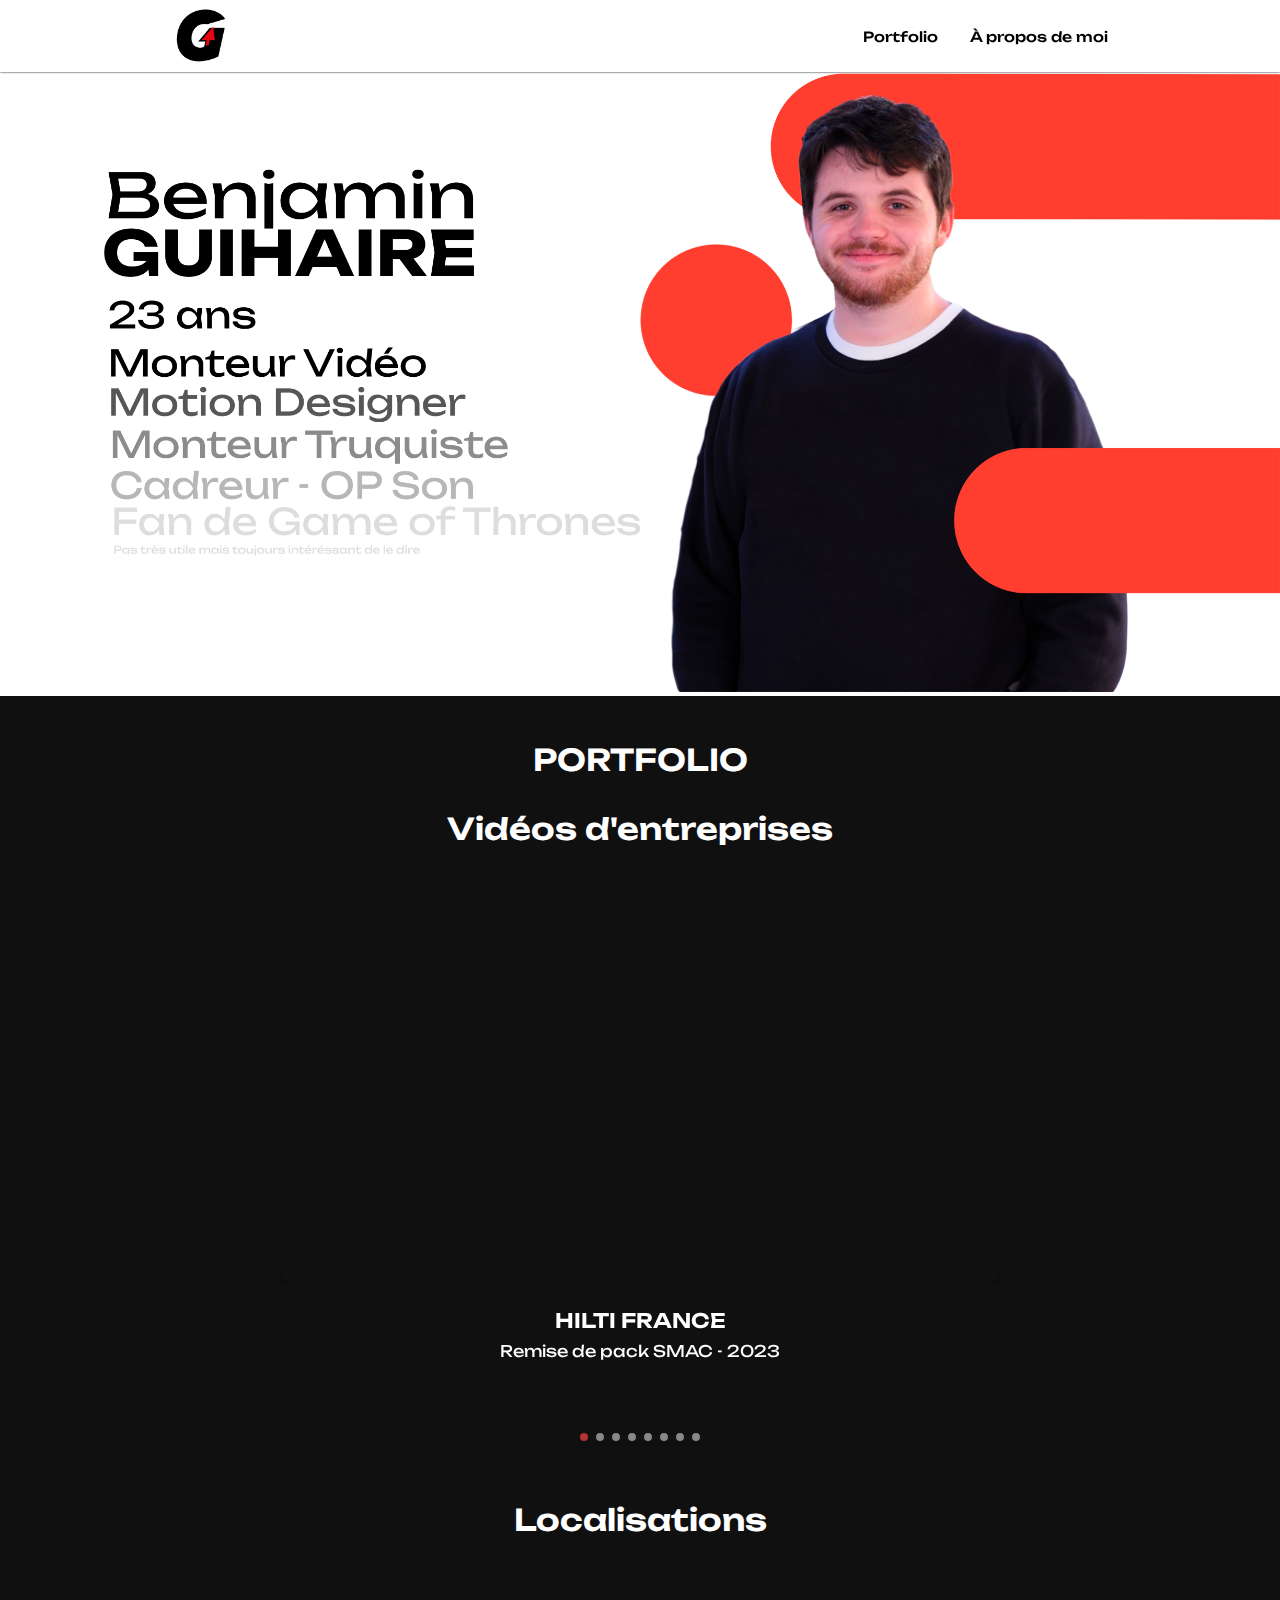
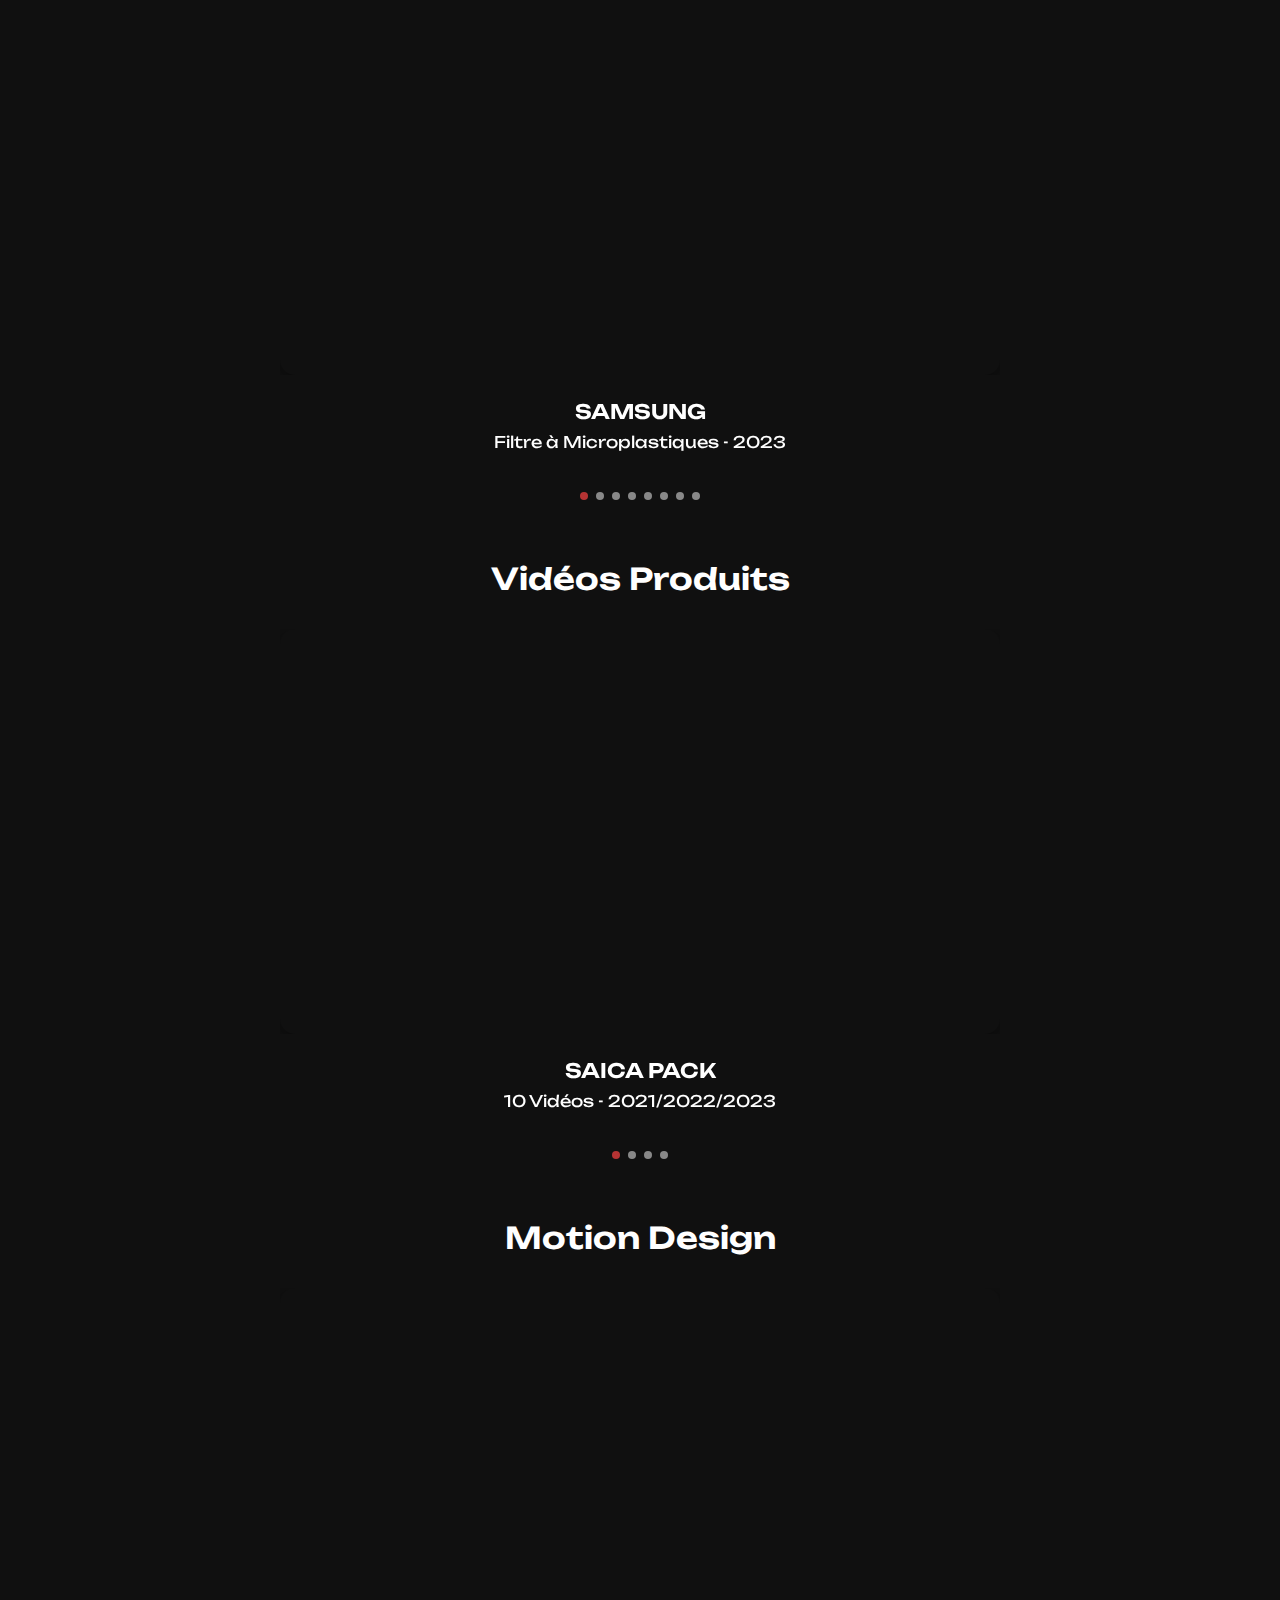
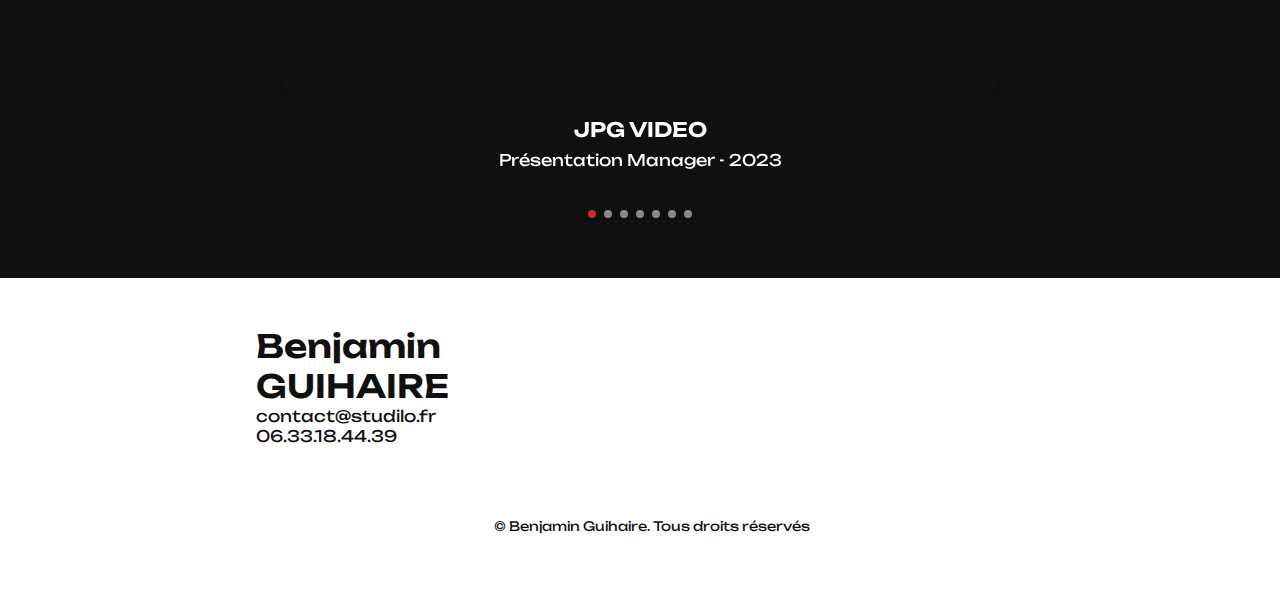
==== index.html @ a354f2b4 "Update index.html" ====
<!DOCTYPE html>
    <html lang="en">
    <head>
        <meta charset="UTF-8">
        <meta name="viewport" content="width=device-width, initial-scale=1.0">
        
        <link rel="preconnect" href="https://fonts.googleapis.com">
        <link rel="preconnect" href="https://fonts.gstatic.com" crossorigin>
        <link href="https://fonts.googleapis.com/css2?family=Unbounded&display=swap" rel="stylesheet">

        <!--==================== UNICONS ====================-->
        <link rel="stylesheet" href="https://unicons.iconscout.com/release/v4.0.0/css/line.css">
        <link rel="shortcut icon" href="assets/img/G%20png.png">
        <!--==================== SWIPER CSS ====================-->
        <link rel="stylesheet" href="assets/css/swiper-bundle.min.css">
        
        <!--==================== CSS ====================-->
        <link rel="stylesheet" href="assets/css/styles.css">

        <title>Benjamin GUIHAIRE</title>
        <meta name="google-site-verification" content="3dPWBVXXJcihl1GOWgWyVdkWzrX-aEIt9jBqLULR-B0" />
    </head>
    <body>
        <!--==================== HEADER ====================-->
        <header class="header" id="header">
            <nav class="nav container">
                
                <a href="#" class="nav__logo"><img src="assets/img/G%20noir.png" alt="logo" width=15% height=15%></a>

                <div class="nav__menu" id="nav-menu">
                    <ul class="nav__list grid">
                    <li class="nav__item">
                        <a href="#portfolio" class="nav__link">
                            <i class="uil uil-file-alt nav__icon"></i> Portfolio
                        </a>
                    </li> 
                    <li class="nav__item">
                        <a href="Apropos.html" class="nav__link">
                            <i class="uil uil-flask nav__icon"></i> À propos de moi
                        </a>
                    </li>       
                    </ul>
                    <i class="uil uil-times nav__close" id="nav-close"></i>
                </div>

                <div class="nav__btns">
                    <div class="nav__toggle" id="nav-toggle">
                        <i class="uil uil-apps"></i>
                    </div>
                </div>
            </nav>
        </header>

        <!--==================== MAIN ====================-->
        <main class="main"> 
            <!--==================== HOME ====================-->
            
            <section class="home section" id="home">
               
                    <img src="assets/img/ACCUEIL.png"/>  
                
            </section>

     
            <!--==================== PORTFOLIO ====================-->
            <section style="background-color:rgb(16,16,16);">
            <section class="portfolio section" id="portfolio" >
                <span class="section__title"><p>&emsp;</p></span>
                <h2 class="section__title">PORTFOLIO </h2>
                
                <h3 class="section__title">Vidéos d'entreprises </h3>

                <div class="portfolio__container container swiper-container">
                    <div class="swiper-wrapper">
                        
                    <!--=============== PORTFOLIO 1=============-->
                        <div class="portfolio__content grid swiper-slide">
                            <div class="resp-container">
                            <iframe width="400" height="225" class="resp-iframe" src="https://www.youtube.com/embed/gcUVtGpxhLI?si=zbSX0H4rIV7nXZxx" title="YouTube video player" frameborder="0" allow="accelerometer; autoplay; clipboard-write; encrypted-media; gyroscope; picture-in-picture; web-share" allowfullscreen></iframe>
                            </div>
                            
                            <div class="portfolio__data">
                                <h4 class="portfolio__title"> HILTI FRANCE</h4>
                                <p class="portfolio__description">Remise de pack SMAC - 2023</p>
                            </div> 
                        </div>
                        
                        
                     <!--=============== PORTFOLIO 2=============-->
                        <div class="portfolio__content grid swiper-slide">
                            <div class="resp-container">
                            <iframe width="400" height="225" class="resp-iframe" src="https://www.youtube.com/embed/X-sY4CMfxRc?si=AiWTDlo_2-yhDzNL" title="YouTube video player" frameborder="0" allow="accelerometer; autoplay; clipboard-write; encrypted-media; gyroscope; picture-in-picture; web-share" allowfullscreen></iframe>
                            </div>
                            
                            <div class="portfolio__data">
                                <h4 class="portfolio__title"> WATTELEZ </h4>
                                <p class="portfolio__description"> Vidéo Institutionnel - 2023</p>
                                
                            </div> 
                        </div> 
                        
                        <!--============ PORTFOLIO 3=============-->
                        <div class="portfolio__content grid swiper-slide">
                            <div class="resp-container">
                            <iframe width="400" height="225" class="resp-iframe" src="https://www.youtube.com/embed/Q_rVD_pKRM4?si=943n0vXYXytcVgl4" title="YouTube video player" frameborder="0" allow="accelerometer; autoplay; clipboard-write; encrypted-media; gyroscope; picture-in-picture; web-share" allowfullscreen></iframe>
                            </div>
                            
                            <div class="portfolio__data">
                                <h4 class="portfolio__title"> SOPARCO</h4>
                                <p class="portfolio__description">Présentation de l'entreprise - 2023</p>
                            </div> 
                        </div>
                        
                        <!--============ PORTFOLIO 4=============-->
                        <div class="portfolio__content grid swiper-slide">
                            <div class="resp-container">
                            <iframe width="400" height="225" class="resp-iframe" src="https://www.youtube.com/embed/ykKAhfyEaek?si=tl6UVXp8VtLeB70x" title="YouTube video player" frameborder="0" allow="accelerometer; autoplay; clipboard-write; encrypted-media; gyroscope; picture-in-picture; web-share" allowfullscreen></iframe>
                            </div>
                            
                            <div class="portfolio__data">
                                <h4 class="portfolio__title"> Éditions LVA</h4>
                                <p class="portfolio__description">Coupes Auto Légende - 2023</p>
                            </div> 
                        </div>
                        
                        <!--============ PORTFOLIO 5=============-->
                        <div class="portfolio__content grid swiper-slide">
                            <div class="resp-container">
                            <iframe width="400" height="225" class="resp-iframe" src="https://www.youtube.com/embed/ZIHxkMPUS0A?si=nHCkiWNvaZKCAiCC" title="YouTube video player" frameborder="0" allow="accelerometer; autoplay; clipboard-write; encrypted-media; gyroscope; picture-in-picture; web-share" allowfullscreen></iframe>
                            </div>
                            
                            <div class="portfolio__data"> 
                                <h4 class="portfolio__title"> Éditions LVA</h4>
                                <p class="portfolio__description">Salon Moto Légende - 2022</p>
                            </div> 
                        </div>
                     
                        
                        <!--=============== PORTFOLIO 6=============-->
                        <div class="portfolio__content grid swiper-slide">
                            <div class="resp-container">
                            <iframe width="400" height="225" class="resp-iframe" src="https://www.youtube.com/embed/p0nnDbRXU_M?si=XQ4_AAt9Qs-FuTjr" title="YouTube video player" frameborder="0" allow="accelerometer; autoplay; clipboard-write; encrypted-media; gyroscope; picture-in-picture; web-share" allowfullscreen></iframe>
                            </div>
                            
                            <div class="portfolio__data">
                                <h4 class="portfolio__title"> SAPINS BOUL</h4>
                                <p class="portfolio__description"> Vidéo Remerciement pour les employés</p>
                                <p class="portfolio__description"> 2022</p>
                            </div> 
                        </div>
                        
                        <!--=============== PORTFOLIO 7=============-->
                        <div class="portfolio__content grid swiper-slide">
                            <div class="resp-container">
                                <iframe width="400" height="225" class="resp-iframe" src="https://www.youtube.com/embed/videoseries?si=BQyeOEPTuc_qMRvK&amp;list=PLLbqs6IGk0U0EIqb2EvzuWq7rxvWGmC2w" title="YouTube video player" frameborder="0" allow="accelerometer; autoplay; clipboard-write; encrypted-media; gyroscope; picture-in-picture; web-share" allowfullscreen></iframe>
                            </div>
                            
                            <div class="portfolio__data">
                                <h4 class="portfolio__title"> ROTO </h4>
                                <p class="portfolio__description"> Pose fenêtre - 3 vidéos - 2022 </p>
                            </div> 
                        </div>
                    
                       <!--=============== PORTFOLIO 8=============-->
                        <div class="portfolio__content grid swiper-slide">
                            <div class="resp-container">
                            <iframe width="400" height="225" class="resp-iframe" src="https://www.youtube.com/embed/BODN6wUu8mY?si=9ExmL5Fu6LkWN1Q7" title="YouTube video player" frameborder="0" allow="accelerometer; autoplay; clipboard-write; encrypted-media; gyroscope; picture-in-picture; web-share" allowfullscreen></iframe>
                            </div>
                            
                            <div class="portfolio__data">
                                <h4 class="portfolio__title"> EDC Transmouss</h4>
                                <p class="portfolio__description">Vidéo d'entreprise - 2021</p>
                            </div> 
                        </div>
                    </div>
                        
                    
                     <!-- Add Arrows -->
                    <div class="swiper-button-next">
                        <i class="uil uil-angle-right-b swiper-portfolio-icon"></i>
                    </div>
                    <div class="swiper-button-prev">
                        <i class="uil uil-angle-left-b swiper-portfolio-icon"></i>
                    </div>  
                    
                    <!-- Add Pagination -->
                    <div class="swiper-pagination"></div>
                </div>
                
            </section>
            
        
            
            <section class="portfolio section" id="portfolio">

                <h3 class="section__title">Localisations </h3>

                <div class="portfolio__container container swiper-container">
                    <div class="swiper-wrapper">
                    <!--=============== PORTFOLIO 1=============-->
                        <div class="portfolio__content grid swiper-slide">
                            <div class="resp-container">
                            <iframe width="400" height="225" class="resp-iframe" src="https://www.youtube.com/embed/HQZOE_kgKxk?si=wjTMGL33WfHcStz1" title="YouTube video player" frameborder="0" allow="accelerometer; autoplay; clipboard-write; encrypted-media; gyroscope; picture-in-picture; web-share" allowfullscreen></iframe>
                            </div>
                            
                            <div class="portfolio__data">
                                <h4 class="portfolio__title"> SAMSUNG</h4>
                                <p class="portfolio__description">Filtre à Microplastiques - 2023</p>
                            </div> 
                        </div>
                        
                    <!--=============== PORTFOLIO 2=============-->
                        <div class="portfolio__content grid swiper-slide">
                            <div class="resp-container">
                            <iframe width="400" height="225" class="resp-iframe" src="https://www.youtube-nocookie.com/embed/2-gxIAKQpX4?si=r0jN9UNd_pTJhF0e&amp;controls=0" title="YouTube video player" frameborder="0" allow="accelerometer; autoplay; clipboard-write; encrypted-media; gyroscope; picture-in-picture; web-share" allowfullscreen></iframe>
                            </div>
                            
                            <div class="portfolio__data">
                                <h4 class="portfolio__title"> SAMSUNG</h4>
                                <p class="portfolio__description">Cycle AI WashBeSpoke - 2023</p>
                            </div> 
                        </div>
                        
                    <!--=============== PORTFOLIO 3=============-->
                        <div class="portfolio__content grid swiper-slide">
                            <div class="resp-container">
                            <iframe width="400" height="225" class="resp-iframe" src="https://www.youtube.com/embed/h8KJozbaDts?si=ryQlL3HzNGfsR9m5" title="YouTube video player" frameborder="0" allow="accelerometer; autoplay; clipboard-write; encrypted-media; gyroscope; picture-in-picture; web-share" allowfullscreen></iframe>
                            </div>
                            
                            <div class="portfolio__data">
                                <h4 class="portfolio__title"> SAMSUNG</h4>
                                <p class="portfolio__description">Présentation AirDresser - 2022</p>
                            </div> 
                        </div>
                        
                     <!--=============== PORTFOLIO 4=============-->
                        <div class="portfolio__content grid swiper-slide">
                            <div class="resp-container">
                            <iframe width="400" height="225" class="resp-iframe" src="https://www.youtube.com/embed/HlR5LV5YWyo?si=DLlyoT054qSZyQ4x" title="YouTube video player" frameborder="0" allow="accelerometer; autoplay; clipboard-write; encrypted-media; gyroscope; picture-in-picture; web-share" allowfullscreen></iframe>
                            </div>
                            
                            <div class="portfolio__data">
                                <h4 class="portfolio__title"> SAMSUNG</h4>
                                <p class="portfolio__description">Armoire AirDresser - 2022</p>
                            </div> 
                        </div>
                        
                    <!--=============== PORTFOLIO 5=============-->
                        <div class="portfolio__content grid swiper-slide">
                            <div class="resp-container">
                            <iframe width="400" height="225" class="resp-iframe" src="https://www.youtube.com/embed/Tt5zwDcd92Y?si=iuw-l9B-B5-xktmQ" title="YouTube video player" frameborder="0" allow="accelerometer; autoplay; clipboard-write; encrypted-media; gyroscope; picture-in-picture; web-share" allowfullscreen></iframe>
                            </div>
                            
                            <div class="portfolio__data">
                                <h4 class="portfolio__title"> SAMSUNG</h4>
                                <p class="portfolio__description">Réfrigérateur RF7000 - 2022</p>  
                            </div> 
                        </div>    
                    <!--=============== PORTFOLIO 6=============-->
                        <div class="portfolio__content grid swiper-slide">
                            <div class="resp-container">
                            <iframe width="400" height="225" class="resp-iframe" src="https://www.youtube.com/embed/YAIcLego9pw?si=0PphDRdfVfELXeqt" title="YouTube video player" frameborder="0" allow="accelerometer; autoplay; clipboard-write; encrypted-media; gyroscope; picture-in-picture; web-share" allowfullscreen></iframe>
                            </div>
                            
                            <div class="portfolio__data">
                                <h4 class="portfolio__title"> SAMSUNG</h4>
                                <p class="portfolio__description">Four Encastrable BeSpoke Série 6 - 2022</p>
  
                            </div> 
                        </div>
                        
                
                        
                    <!--=============== PORTFOLIO 7=============-->
                         <div class="portfolio__content grid swiper-slide">
                            <div class="resp-container">
                            <iframe width="400" height="225" class="resp-iframe" src="https://www.youtube.com/embed/0X9navw9GxA?si=wc0GxUS0zEZ36jam" title="YouTube video player" frameborder="0" allow="accelerometer; autoplay; clipboard-write; encrypted-media; gyroscope; picture-in-picture; web-share" allowfullscreen></iframe>
                             </div>
                             
                            <div class="portfolio__data">
                                <h4 class="portfolio__title"> SAMSUNG</h4>
                                <p class="portfolio__description">Processeur QLED 8K - 2021</p>              
                            </div> 
                        </div>
                    <!--=============== PORTFOLIO 8=============-->
                        <div class="portfolio__content grid swiper-slide">
                            <div class="resp-container">
                            <iframe width="400" height="225" class="resp-iframe" src="https://www.youtube.com/embed/CcoIHCtErDM?si=gtA-tIhRRhjQsWQm" title="YouTube video player" frameborder="0" allow="accelerometer; autoplay; clipboard-write; encrypted-media; gyroscope; picture-in-picture; web-share" allowfullscreen></iframe>
                            </div>
                            
                            <div class="portfolio__data">
                                <h4 class="portfolio__title"> SAMSUNG</h4>
                                <p class="portfolio__description">Processeur QLED 4K - 2021</p>
                            </div> 
                        </div>
                    </div>
                                            
                     <!-- Add Arrows -->
                    <div class="swiper-button-next">
                        <i class="uil uil-angle-right-b swiper-portfolio-icon"></i>
                    </div>
                    <div class="swiper-button-prev">
                        <i class="uil uil-angle-left-b swiper-portfolio-icon"></i>
                    </div>  
                    
                    <!-- Add Pagination -->
                    <div class="swiper-pagination"></div>
                </div>
                
            </section>
            
            <section class="portfolio section" id="portfolio2">
                <h3 class="section__title">Vidéos Produits </h3>

                <div class="portfolio__container container swiper-container">
                    <div class="swiper-wrapper">
                    <!--=============== PORTFOLIO 1=============-->
                        <div class="portfolio__content grid swiper-slide">
                            <div class="resp-container">
                            <iframe width="400" height="225" class="resp-iframe" src="https://www.youtube.com/embed/videoseries?si=OvrkxlzeBkF6CbKk&amp;list=PLLbqs6IGk0U3PsFoRTwsV_s5h1deQyDrU" title="YouTube video player" frameborder="0" allow="accelerometer; autoplay; clipboard-write; encrypted-media; gyroscope; picture-in-picture; web-share" allowfullscreen></iframe>
                            </div>
                            
                            <div class="portfolio__data"> 
                                <h4 class="portfolio__title"> SAICA PACK</h4>
                                <p class="portfolio__description">10 Vidéos - 2021/2022/2023</p>       
                            </div> 
                        </div>
                        
                    <!--=============== PORTFOLIO 2=============-->
                        <div class="portfolio__content grid swiper-slide">
                            <div class="resp-container">
                            <iframe width="400" height="225" class="resp-iframe" src="https://www.youtube.com/embed/videoseries?si=YwRLhdEzjhasz51B&amp;list=PLLbqs6IGk0U0BflliqR62VzX9Bee3LOaa"  title="YouTube video player" frameborder="0" allow="accelerometer; autoplay; clipboard-write; encrypted-media; gyroscope; picture-in-picture; web-share" allowfullscreen></iframe>
                            </div>
                            
                            <div class="portfolio__data">
                                <h4 class="portfolio__title"> ZALKIN</h4>
                                <p class="portfolio__description"> 4 Vidéos - 2021/2022/2023</p>                
                            </div> 
                        </div>
                        
                     <!--=============== PORTFOLIO 3=============-->
                        <div class="portfolio__content grid swiper-slide">
                            <div class="resp-container">
                            <iframe width="400" height="225" class="resp-iframe" src="https://www.youtube.com/embed/videoseries?si=enGM83StkCWxRguY&amp;list=PLLbqs6IGk0U0q3RoN9DyJeyfH1kHzvXTZ" title="YouTube video player" frameborder="0" allow="accelerometer; autoplay; clipboard-write; encrypted-media; gyroscope; picture-in-picture; web-share" allowfullscreen></iframe>   
                            </div>
                            
                            <div class="portfolio__data">     
                                <h4 class="portfolio__title"> PKB</h4>
                                <p class="portfolio__description">3 Vidéos - 2022/2023</p>     
                            </div> 
                        </div>
                        
                        <!--============ PORTFOLIO 4=============-->
                        <div class="portfolio__content grid swiper-slide">
                            <div class="resp-container">
                            <iframe width="400" height="225" class="resp-iframe" src="https://www.youtube.com/embed/videoseries?si=9gqAFSpdn63EgMmw&amp;list=PLLbqs6IGk0U3F2D6-fCODnOJ7QPbZcfU0"  title="YouTube video player" frameborder="0" allow="accelerometer; autoplay; clipboard-write; encrypted-media; gyroscope; picture-in-picture; web-share" allowfullscreen></iframe>
                            </div>
                            
                            <div class="portfolio__data">
                                <h4 class="portfolio__title"> PRO INOX</h4>
                                <p class="portfolio__description">2 Vidéos - 2022</p>
                            </div> 
                        </div>  
                    </div>
                                            
                     <!-- Add Arrows -->
                    <div class="swiper-button-next">
                        <i class="uil uil-angle-right-b swiper-portfolio-icon"></i>
                    </div>
                    <div class="swiper-button-prev">
                        <i class="uil uil-angle-left-b swiper-portfolio-icon"></i>
                    </div>  
                    
                    <!-- Add Pagination -->
                    <div class="swiper-pagination"></div>
                </div>
                
            </section>
            
            <section class="portfolio section" id="portfolio">   
                <h3 class="section__title">Motion Design </h3>

                <div class="portfolio__container container swiper-container">
                    <div class="swiper-wrapper">
                    <!--=============== PORTFOLIO 0=============-->
                        <div class="portfolio__content grid swiper-slide">  
                            <div class="resp-container">
                            <iframe width="400" height="225" class="resp-iframe" src="https://www.youtube.com/embed/38I1iGHVuvI?si=Z9yHzbLpftR0GaH4" title="YouTube video player" frameborder="0" allow="accelerometer; autoplay; clipboard-write; encrypted-media; gyroscope; picture-in-picture; web-share" allowfullscreen></iframe>
                            </div>
                            
                            <div class="portfolio__data">
                                <h4 class="portfolio__title"> JPG VIDEO</h4>
                                <p class="portfolio__description">Présentation Manager - 2023</p>
                            </div> 
                        </div>
                    <!--=============== PORTFOLIO 1=============-->
                        <div class="portfolio__content grid swiper-slide">
                            <div class="resp-container">
                            <iframe width="400" height="225" class="resp-iframe" src="https://www.youtube-nocookie.com/embed/Pt2nJDKGqnQ?si=dRtIuHI0wbLsWfaG" title="YouTube video player" frameborder="0" allow="accelerometer; autoplay; clipboard-write; encrypted-media; gyroscope; picture-in-picture; web-share" allowfullscreen></iframe>
                            </div>
                            
                            <div class="portfolio__data">         
                                <h4 class="portfolio__title"> JPG VIDEO</h4>
                                <p class="portfolio__description">Rapport d'Alternance - 2023</p>
                            </div> 
                        </div>
                        
                    <!--=============== PORTFOLIO 2=============-->
                        <div class="portfolio__content grid swiper-slide">
                            <div class="resp-container">
                            <iframe width="400" height="225" class="resp-iframe" src="https://www.youtube.com/embed/HVqcucTf4p4?si=v1cqVnF2WaUppbW2" title="YouTube video player" frameborder="0" allow="accelerometer; autoplay; clipboard-write; encrypted-media; gyroscope; picture-in-picture; web-share" allowfullscreen></iframe>
                            </div>
                            
                            <div class="portfolio__data">           
                                <h4 class="portfolio__title"> PEAKY BLINDERS</h4>
                                <p class="portfolio__description">Générique Animé - 2023</p>
                                
                            </div> 
                        </div>    
                        
                    <!--=============== PORTFOLIO 3=============-->
                        <div class="portfolio__content grid swiper-slide">  
                            <div class="resp-container">
                            <iframe width="400" height="225" class="resp-iframe" src="https://www.youtube.com/embed/gICKNwdB9Ns?si=P2Z3kJko3bwp6TjA" title="YouTube video player" frameborder="0" allow="accelerometer; autoplay; clipboard-write; encrypted-media; gyroscope; picture-in-picture; web-share" allowfullscreen></iframe>
                            </div>
                            
                                <div class="portfolio__data">
                                <h4 class="portfolio__title"> JPG VIDEO</h4>
                                <p class="portfolio__description">Animation Logo - 2022</p>
                               
                            </div> 
                        </div>
                        
                        
                    <!--=============== PORTFOLIO 4=============-->
                        <div class="portfolio__content grid swiper-slide">
                            <div class="resp-container">
                            <iframe width="400" height="225" class="resp-iframe" src="https://www.youtube.com/embed/H1eXWiXBWVA?si=ySvujBahackjdJqA" title="YouTube video player" frameborder="0" allow="accelerometer; autoplay; clipboard-write; encrypted-media; gyroscope; picture-in-picture; web-share" allowfullscreen></iframe>
                            </div>
                            
                            <div class="portfolio__data">
                                <h4 class="portfolio__title">DAFLS Project</h4>
                                <p class="portfolio__description">Vidéo Promotionnelle Animée - 2021</p>  
                            </div> 
                        </div>
                        
                        
                     <!--=============== PORTFOLIO 5=============-->
                        <div class="portfolio__content grid swiper-slide">
                            <div class="resp-container">
                            <iframe width="400" height="225" class="resp-iframe" src="https://www.youtube.com/embed/PZQFOfd9hNs?si=4wg_P1bkNGuCgV5X" title="YouTube video player" frameborder="0" allow="accelerometer; autoplay; clipboard-write; encrypted-media; gyroscope; picture-in-picture; web-share" allowfullscreen></iframe>
                            </div>
                            
                            <div class="portfolio__data">
                                <h4 class="portfolio__title">SIDEKICK</h4>
                                <p class="portfolio__description">Animation Logo - 2020</p>
                            </div> 
                        </div> 
                        
                        <!--============ PORTFOLIO 6=============-->
                        <div class="portfolio__content grid swiper-slide">
                            <div class="resp-container">
                            <iframe width="400" height="225" class="resp-iframe" src="https://www.youtube.com/embed/htRaLCNMBVY?si=pGI4DGzTBrQbOF1L" title="YouTube video player" frameborder="0" allow="accelerometer; autoplay; clipboard-write; encrypted-media; gyroscope; picture-in-picture; web-share" allowfullscreen></iframe>
                            </div>
                            
                            <div class="portfolio__data">                  
                                <h4 class="portfolio__title"> FROSTARS</h4>
                                <p class="portfolio__description">Animation Logo - 2020</p>    
                            </div> 
                        </div>

                    </div>
                                            
                     <!-- Add Arrows -->
                    <div class="swiper-button-next">
                        <i class="uil uil-angle-right-b swiper-portfolio-icon"></i>
                    </div>
                    <div class="swiper-button-prev">
                        <i class="uil uil-angle-left-b swiper-portfolio-icon"></i>
                    </div>  
                    
                    <!-- Add Pagination -->
                    <div class="swiper-pagination"></div>
                </div>
                
            </section>
            </section>
            
            <!--==================== FOOTER ====================-->
    <section class="contact section" id="contact" style="padding-top: 0px;padding-bottom: 0px;">
        <footer class="footer">
            <div class="footer__bg">
                <div class="footer__container container grid">
                    <div>
                        <h1 class="footer__title">Benjamin GUIHAIRE</h1>
                        <span class="footer__subtitle">contact@studilo.fr</span><br>
                        <span class="footer__subtitle">06.33.18.44.39</span>
                    </div>

                    <ul class="footer__links"></ul>
                    <div class="footer__socials">
                        <a href="https://www.linkedin.com/in/benjamin-guihaire-%F0%9F%8E%AC-015bab1bb/" class="footer__social" target="_blank"><i class="uil uil-linkedin"></i></a>
                        <a href="https://www.youtube.com/channel/UCb7pRp6qqzzgI3dgCFYlT8A" class="footer__social" target="_blank"><i class="uil uil-youtube"></i></a>
                        
                    </div>
                </div>
                <p class="footer__copy">&#169; Benjamin Guihaire. Tous droits réservés </p>
            </div>
        </footer>
    </section>
</main>
        <!--==================== SCROLL TOP ====================-->
        

        <!--==================== SWIPER JS ====================-->
        <script src="assets/js/swiper-bundle.min.js"></script>

        <!--==================== MAIN JS ====================-->
        <script src="assets/js/main.js"></script>
    </body>
</html>
---- assets/css/styles.css ----
/*==================== GOOGLE FONTS ====================*/
 
@import url('https://fonts.googleapis.com/css2?family=Unbounded:wght@200..900&display=swap');


/*==================== VARIABLES CSS ====================*/
:root {
    --header-height: 3rem ;

    /*========== Colors ==========*/
    /* Change favorite color */
    --hue-color: rgb(181, 51, 51);
    /* HSL color mode */
    --first-color: rgb(181, 51, 51);
    --first-color-second:  hsl(var(--hue-color), 69%, 61%);
    --first-color-alt: rgb(250,51,51);
    --first-color-lighter: hsl(var(--hue-color), 92%, 85%);
    --title-color: hsl(var(--hue-color), 8%, 15%);
    --text-color: hsl(var(--hue-color), 8%, 45%);
    --text-color-light: hsl(var(--hue-color), 8%, 65%);
    --input-color: hsl(var(--hue-color), 70%, 96%);
    --body-color: hsl(var(--hue-color), 60%, 9%);
    --container-color: #fff;

    /*========== Font and typography ==========*/
    --body-font: 'Poppins', sans-serif;;

    /* .5rem = 8px, 1rem = 16px, 1.5rem = 24px ... */
    --big-font-size: 2rem;
    --h1-font-size: 1.5rem;
    --h2-font-size: 1.25rem;
    --h3-font-size: 1.125rem;
    --normal-font-size: .938rem;
    --small-font-size: .813rem;
    --smaller-font-size: .75rem;

    /*========== Font weight ==========*/
    --font-medium: 500;
    --font-semi-bold: 600;

    /*========== Margenes Bottom ==========*/
    /* .25rem = 4px, .5rem = 8px, .75rem = 12px ... */
    --mb-0-25: .25rem;
    --mb-0-5: .5rem;
    --mb-0-75: .75rem;
    --mb-1: 1rem;
    --mb-1-5: 1.5rem;
    --mb-2: 2rem;
    --mb-2-5: 2.5rem;
    --mb-3: 3rem;

    /*========== z index ==========*/
    --z-tooltip: 10;
    --z-fixed: 100;
    --z-modal: 1000;
}

/* Font size for large devices */
@media screen and (min-width: 968px) {
    :root {
        --big-font-size: 3rem;
        --h1-font-size: 2.25rem;
        --h2-font-size: 1.5rem;
        --h3-font-size: 1.25rem;
        --normal-font-size: 1rem;
        --small-font-size: .875rem;
        --smaller-font-size: .813rem;
    }
}

/*========== Variables Dark theme ==========*/


/*========== Button Dark/Light ==========*/


/*==================== BASE ====================*/
*{
    box-sizing: border-box;
    padding: 0;
    margin: 0;
}

html {
    scroll-behavior: smooth;
}

body {
    margin: 0 0 var(--header-height)0;
    font-family: 'Unbounded', sans-serif;;
    font-size: var (--normal-font-size);
    background-color: var(--body-color);
    color: var(--text-color);
}

h1,h2,h3,h4 {
    color: var(--title-color);
    font-weight: var(--font-semi-bold);
}

h5 {
    color: rgb(151, 51, 51, 0)
    
}

h6 {
    color: rgb(151, 51, 51, 0)
}

ul {
    list-style: none ;
}



img {
    max-width: 100%;
    height: auto;
}

/*==================== REUSABLE CSS CLASSES ====================*/
.section{
    padding: 2rem 0 4rem;
}

.section__title{
    font-size: var(--h1-font-size);
}

.section__subtitle{
    display: block;
    font-size: var(--small-font-size);
    margin-bottom: var(--mb-3);
}

.section__title,
.section__subtitle{
    text-align: center;
}
/*==================== LAYOUT ====================*/
.container{
    max-width: 768px;
    margin-left: var(--mb-1-5);
    margin-right: var(--mb-1-5);
}

.grid{
    display: grid;
    gap: 1.5rem;
}

.header {
    width: 100%;
    position: fixed;
    bottom: 0%;
    left: 0;
    z-index: var(--z-fixed);
    background-color: white;
}
/*==================== NAV ====================*/
.nav{
    max-width: 968px;
    height: var(--header-height);
    display: flex;
    justify-content: space-between;
    align-items: center;
}


.nav__logo,
.nav__toggle {
    color: var(--title-color);
    font-weight: var(--font-medium);
}

.nav__logo:hover {
    color: var(--first-color);
}

.nav__toggle{
    font-size: 1.1rem;
    cursor: pointer;
}

.nav__toggle:hover{
    color: var(--first-color);
}

@media screen and (max-width:767px){
    .nav__menu{
        position:fixed;
        bottom: -100%;
        left: 0;
        width: 100%;
        background-color: var(--body-color);
        padding: 2rem 1.5rem 4rem;
        box-shadow: 0 -1px 4px rgba(0,0,0,.15);
        border-radius: 1.5rem 1.5rem 0 0;
        transition: .3s; 
        background-color: white;
    }
}

.nav__list{
    grid-template-columns: repeat(3, 1fr);
    gap: 2rem;

}
.nav__link{
    display: flex;
    flex-direction: column;
    align-items: center;
    font-size: var(--small-font-size);
    color: var(--title-color);
    font-weight: var(--font-medium)
}

.nav__link:hover{
    color: var(--first-color);
}

.nav__icon {
    font-size: 1.2rem;
}

.nav__close{
    position: absolute;
    right: 1.3rem;
    bottom: .5rem;
    font-size: 1.5rem;
    cursor: pointer;
    color: var(--first-color);
}

.nav__close:hover{
    color:var(--first-color-alt) ;
}
/* show menu */
.show-menu{
    bottom: 0;
}

/* Active link */


/* Change background header */


/*==================== HOME ====================*/
#home{
    padding-bottom: 0;
}

#vague{
    width: 100%;
    box-shadow: 0px 7px 0px rgb(181, 51, 51);
     
}   

.home__container{
    gap: 1rem;
}

.home__content{
    grid-template-columns: .5fr 3fr;
    padding-top: 3.5rem;
    align-items: center;

}

.home__display{
    display: grid;
    grid-template-columns: max-content;
    row-gap: 1rem;
}

.home__social-icon{
    font-size: 1.25rem;
    color: var(--first-color);
}
.home__social-icon:hover{
    color: var(--first-color-alt);
}

.home__blob{
    width: 200px;
    fill: var(--first-color);
}

.home__blob-img{
  width: 350px;  
}

.home__data{
    grid-column: 1/3;
}

.home__title{
    font-size: var(--big-font-size);
}

.home__subtitle{
    font-size: var(--h3-font-size);
    color: var(--text-color);
    font-weight: var(--font-medium);
    margin-bottom: var(--mb-0-75) ;
}

.home__description{
    margin-bottom: var(--mb-2);
}

.home__scroll{
    display: none;
}

.home__scroll-button{
    color: var(--first-color);
    transition: .3s;
}

.home__scroll-button:hover{
    transform: translateY(.25rem);
}

.home__scroll-mouse{
    font-size: 2rem;
}

.home__scroll-name{
    font-size: var(--small-font-size);
    color: var(--title-color);
    font-weight: var(--font-medium);
    margin-right: var(--mb-0-25);
}

.home__scroll-arrow{
    font-size: 1.25rem;
    
}

.uil-linkedin-alt{
    border: .13rem;
    border-style: solid;
    padding: .5rem;
    padding-top: .2rem;
    padding-bottom: .2rem;
}

.uil-linkedin-alt:hover{
    background-color: rgb(181, 51, 51);
}

/*==================== BUTTONS ====================*/
.button{
    display: inline-block;
    background-color:white;
    color: rgb(181, 51, 51);
    padding: 1rem;
    border-radius: .5rem;
    font-weight: var(--font-medium);
}

.button:hover{
    background-color:rgb(181, 51, 51);
    color:white;
    animation: fadeIn 5s;
    
}

.button__icon{
    font-size: 1.25rem;
    margin-left: var(--mb-0-5);
    transition: .3s;
}

.button--flex{
    display: inline-flex;
    align-items: center;
}

.button--small{
    padding: .75rem 1rem;
}

.button--link{
    padding: 0;
    background-color: transparent;
    color: var(--first-color);
}

.button--link:hover{
    background-color: rgb(181, 51, 51);
    color: white;
}

.uil-message{
    padding-left: .5rem;
}
.home__scroll-button{
    padding-left: 2%;
} 
/*==================== ABOUT ====================*/
.about__img{
    width: 400px;
    height: auto;
    border-radius: .5rem;
    justify-self: center;
    align-self: center;
}

.about__description{
    text-align: center;
    margin-bottom: var(--mb-2-5);
}

.about__info{
    display: flex;
    justify-content: space-evenly;
    margin-bottom: var(--mb-2-5);
}

.about__info-title{
    font-size: var(--h2-font-size);
    font-weight: var(--font-semi-bold);
    color: var(--title-color);
}

.about__info-name{
    font-size: var(--small-font-size);
}

.about__info-title,
.about__info-name{
    display: block;
    text-align: center;
}

.about__buttons{
    display: flex;
    justify-content: center;
}

.about{
    color: whitesmoke;
    background-color: rgb(181, 51, 51);
}

.about__section{
    color: whitesmoke;
    background-color: rgb(181, 51, 51);
}
  
  /* ================ The Timeline ================ */
  
  .timeline {
    position: relative;
    width: 660px;
    margin: 0 auto;
    margin-top: 20px;
    padding: 1em 0;
    list-style-type: none;
  }
  
  .timeline:before {
    position: absolute;
    left: 50%;
    top: 0;
    content: ' ';
    display: block;
    width: 6px;
    height: 100%;
    margin-left: -3px;
    background: rgb(80,80,80);
    background: -moz-linear-gradient(top, rgba(80,80,80,0) 0%, rgb(80,80,80) 8%, rgb(80,80,80) 92%, rgba(80,80,80,0) 100%);
    background: -webkit-gradient(linear, left top, left bottom, color-stop(0%,rgba(30,87,153,1)), color-stop(100%,rgba(125,185,232,1)));
    background: -webkit-linear-gradient(top, rgba(80,80,80,0) 0%, rgb(80,80,80) 8%, rgb(80,80,80) 92%, rgba(80,80,80,0) 100%);
    background: -o-linear-gradient(top, rgba(80,80,80,0) 0%, rgb(80,80,80) 8%, rgb(80,80,80) 92%, rgba(80,80,80,0) 100%);
    background: -ms-linear-gradient(top, rgba(80,80,80,0) 0%, rgb(80,80,80) 8%, rgb(80,80,80) 92%, rgba(80,80,80,0) 100%);
    background: linear-gradient(to bottom, rgba(80,80,80,0) 0%, rgb(80,80,80) 8%, rgb(80,80,80) 92%, rgba(80,80,80,0) 100%);
    
    z-index: 5;
  }
  
  .timeline li {
    padding: 1em 0;
  }
  
  .timeline li:after {
    content: "";
    display: block;
    height: 0;
    clear: both;
    visibility: hidden;
  }
  
  .direction-l {
    position: relative;
    width: 300px;
    float: left;
    text-align: right;
  }
  
  .direction-r {
    position: relative;
    width: 300px;
    float: right;
  }
  
  .flag-wrapper {
    position: relative;
    display: inline-block;
    text-align: center;
  }
  
  .flag {
    position: relative;
    display: inline;
    background: rgb(248,248,248);
    padding: 6px 10px;
    border-radius: 5px;
    color: rgb(181, 51, 51);
    font-weight: 600;
    text-align: left;
  }

  .flag:hover{
      background: rgb(0, 0, 0);
      color:white;
  }
  a:link { 
      text-decoration: none; 
  } 


  
  .direction-l .flag {
    -webkit-box-shadow: -1px 1px 1px rgba(0,0,0,0.15), 0 0 1px rgba(0,0,0,0.15);
    -moz-box-shadow: -1px 1px 1px rgba(0,0,0,0.15), 0 0 1px rgba(0,0,0,0.15);
    box-shadow: -1px 1px 1px rgba(0,0,0,0.15), 0 0 1px rgba(0,0,0,0.15);
  }
  
  .direction-r .flag {
    -webkit-box-shadow: 1px 1px 1px rgba(0,0,0,0.15), 0 0 1px rgba(0,0,0,0.15);
    -moz-box-shadow: 1px 1px 1px rgba(0,0,0,0.15), 0 0 1px rgba(0,0,0,0.15);
    box-shadow: 1px 1px 1px rgba(0,0,0,0.15), 0 0 1px rgba(0,0,0,0.15);
  }
  
  .direction-l .flag:before,
  .direction-r .flag:before {
    position: absolute;
    top: 50%;
    right: -40px;
    content: ' ';
    display: block;
    width: 12px;
    height: 12px;
    margin-top: -10px;
    background: #fff;
    border-radius: 10px;
    border: 4px solid rgb(255,80,80);
    z-index: 10;
  }
  
  .direction-r .flag:before {
    left: -40px;
  }
  
  .direction-l .flag:after {
    content: "";
    position: absolute;
    left: 100%;
    top: 50%;
    height: 0;
    width: 0;
    margin-top: -8px;
    border: solid transparent;
    border-left-color: rgb(248,248,248);
    border-width: 8px;
    pointer-events: none;
  }
  
  .direction-r .flag:after {
    content: "";
    position: absolute;
    right: 100%;
    top: 50%;
    height: 0;
    width: 0;
    margin-top: -8px;
    border: solid transparent;
    border-right-color: rgb(248,248,248);
    border-width: 8px;
    pointer-events: none;
  }
  
  .time-wrapper {
    display: inline;
    
    line-height: 1em;
    font-size: 0.66666em;
    color: rgb(250,80,80);
    vertical-align: middle;
  }
  
  .direction-l .time-wrapper {
    float: left;
  }
  
  .direction-r .time-wrapper {
    float: right;
  }
  
  .time {
    display: inline-block;
    padding: 4px 1px;
    background: rgb(16, 16, 16);
    margin: .5rem;
    color: white;
  }
  
  .desc {
    margin: 1em 0.75em 0 0;
    
    font-size: .9em;
    font-style: italic;
    line-height: 1.5em;
  }
  
  .direction-r .desc {
    margin: 1em 0 0 0.75em;
  }

  #boutoncv{
    display: flex;
    justify-content: center;
    margin-top: 2rem;
  }


  
  /* ================ Timeline Media Queries ================ */
  
  @media screen and (max-width: 660px) {
  
  .timeline {
      width: 100%;
      padding: 4em 0 1em 0;
  }
  
  .timeline li {
      padding: 2em 0;
  }
  
  .direction-l,
  .direction-r {
      float: none;
      width: 100%;
  
      text-align: center;
  }
  
  .flag-wrapper {
      text-align: center;
  }
  
  .flag {
      background: rgb(255,255,255);
      z-index: 15;
  }


  .direction-l .flag:before,
  .direction-r .flag:before {
    position: absolute;
    top: -30px;
      left: 50%;
      content: ' ';
      display: block;
      width: 12px;
      height: 12px;
      margin-left: -9px;
      background: #fff;
      border-radius: 10px;
      border: 4px solid rgb(255,80,80);
      z-index: 10;
  }
  
  .direction-l .flag:after,
  .direction-r .flag:after {
      content: "";
      position: absolute;
      left: 50%;
      top: -8px;
      height: 0;
      width: 0;
      margin-left: -8px;
      border: solid transparent;
      border-bottom-color: rgb(255,255,255);
      border-width: 8px;
      pointer-events: none;
  }
  
  .time-wrapper {
      display: block;
      position: relative;
      margin: 4px 0 0 0;
      z-index: 14;
  }
  
  .direction-l .time-wrapper {
      float: none;
  }
  
  .direction-r .time-wrapper {
      float: none;
  }
  
  .desc {
      position: relative;
      margin: 1em 0 0 0;
      padding: 1em;
      background: rgb(245,245,245);
      -webkit-box-shadow: 0 0 1px rgba(0,0,0,0.20);
      -moz-box-shadow: 0 0 1px rgba(0,0,0,0.20);
      box-shadow: 0 0 1px rgba(0,0,0,0.20);
      color: black;
    z-index: 15;
  }
  
  .direction-l .desc,
  .direction-r .desc {
      position: relative;
      margin: 1em 1em 0 1em;
      padding: 1em;
      z-index: 15;
  }

  .about h2 {
      color: white;
  }
  
  }
  
  
  

/*==================== SKILLS ====================*/
.skills__container{
    row-gap: 0;
}

.skills__header{
    display: flex;
    align-items: center;
    margin-bottom: var(--mb-2-5);
    cursor: pointer;
}

.skills__icon,
.skills__arrow{
    font-size: 2rem;
    color: var(--first-color);
}

.skills__icon{
    margin-right: var(--mb-0-75);
}

.skills__title{
    font-size: var(--h3-font-size);
}

.skills__subtitle{
    font-size: var(--small-font-size);
    color: var(--text-color-light);
}

.skills__arrow{
    margin-left: auto;
    transition: .4s;
}

.skills_list{
    row-gap: 1.5rem;
    padding-left: 2.7rem;
}

.skills__titles{
    display: flex;
    justify-content: space-between;
    margin-bottom: var(--mb-0-5);
}

.skills__name{
    font-size: var(--normal-font-size);
}

.skills__bar,
.skills__percentage{
    height: 5px;
    border-radius: .25rem;
}

.skills__bar{
    background-color: var(--first-color-lighter);
}

.skills__percentage{
    display: block;
    background-color: var(--first-color);
}
/* SKILLS MONTAGE VIDEO */

        .skills__montage{
            width: 100%;
        }

        .skills__trucage{
            width: 85%;
        }

        .skills__etallo{
            width: 80%;
        }

        .skills__mixson{
            width: 75%;
        }


/* SKILLS PRODUCTION */

        .skills__real{
            width: 85%;
        }

        .skills__son{
            width: 90%;
        }

        .skills__vid{
            width: 80%;
        }

        .skills__lum{
            width: 80%;
        }


/* SKILLS MOTION DESIGN */

        .skills__ill{
            width: 90%;
        }
        
        .skills__vecto{
            width: 90%;
        }

        .skills__anim{
            width: 75%;
        }


/* SKILLS COMMUNICATION */

        .skills__redac{
            width: 95%;
        }
        
        .skills__cmtymang{
            width: 90%;
        }

        .skills__rela{
            width: 85%;
        }



.skills__close .skills__list{
    height: 0;
    overflow: hidden;
}

.skills__open .skills__list{
    height: max-content;
    margin-bottom: var(--mb-2-5);
}

.skills__open .skills__arrow{
    transform: rotate(-180deg);
}


/*==================== EXPERIENCE ====================*/
.experience__section__title{
    color:black;
    font-size: var(--h1-font-size);
    text-align: center;
}

.experience__section__{
    background-color: rgb(255, 255, 255);
}

.experience__section__2{
    background-color: rgb(255, 255, 255);
    
}

.experiences__container{
    grid-gap: 1.5em;
    grid-template-columns: repeat(2, 1fr);
}

.experiences__content{
    position: relative;
    background-color: var(--container-color);
    padding: 3.5rem .5rem 1.25rem 1.5rem;
    border-radius: .25rem;
    box-shadow: 10px 10px 10px rgba(0,0,0,.25);
    transition: .3s;
}

.experiences__content:hover{
    box-shadow: 10px 10px 10px rgba(0,0,0,.65);
}

.experiences__icon{
    display: block;
    font-size: 1.5rem;
    color: var(--first-color);
    margin-bottom: var(--mb-1);   
}

.experiences__title{
    font-size: var(--h3-font-size);
    margin-bottom: var(--mb-1);
    font-weight: var(--font-medium);   
}

.experiences__button{
    cursor: pointer;
    font-size: var(--small-font-size);
}

.experiences__button:hover .button__icon{
    transform: translateX(.25rem);
}

.experiences__modal{
    position: fixed;
    top: 0;
    left: 0;
    right: 0;
    bottom: 0;
    background-color: rgba(0,0,0,.5);
    display: flex;
    align-items: center;
    justify-content: center;
    padding: 0 1rem;
    z-index: var(--z-modal);
    opacity: 0; 
    visibility: hidden;
    transition: .3s; 
}

.experiences__modal-content{
    position: relative;
    background-color: var(--container-color);
    padding: 1.5rem;
    border-radius: .5rem;
}

.experiences__modal-experiences{
    grid-row-gap: 1rem;
}

.experiences__modal-experiences{
    display: flex;
}

.experiences__modal-title{
    font-size: var(--h3-font-size);
    font-weight: var(--font-medium);
    margin-bottom: var(--mb-1-5);
}

.experiences__modal-close{
    position: absolute;
    top: 1rem;
    right: 1rem;
    font-size: 1.5rem;
    color: var(--first-color);
    cursor: pointer;
}

.experiences__modal-icon{
    color: var(--first-color);
    margin-right: var(--mb-0-25);
}
/* Active Modal */
.active-modal{
    opacity: 1;
    visibility: visible;
}

/*==================== PORTFOLIO ====================*/
.portfolio iframe {
    justify-self: center;
    border-radius: 15px;
    box-shadow: rgba(0, 0, 0, 0.35) 0px 5px 15px;
}

.resp-container { 
  position: relative; 
  overflow: hidden; 
  padding-top: 56.25%; 
}

.resp-iframe { 
  position: absolute; 
  top: 0; 
  left: 0; 
  width: 100%; 
  height: 100%; 
  border: 0; 
}

.portfolio h2{
    font-size: 30px;
    color: white;
}

.portfolio h3{
    font-size: 30px;
    color: white;
}

.portfolio__container{
    overflow: initial;
}

.portfolio__button {
    justify-self: center;
}

.portfolio__data{
    justify-self: center;
}

.portfolio__content{
    padding: 0 1.5rem;
}

.portfolio__img{
    width: 256px;
    border-radius: .5rem;
    justify-self: center;
}

.portfolio__title{
    justify-self: center;
    font-size: var(--h3-font-size);
    margin-bottom: var(--mb-0-5);
    color: white;
}

.portfolio__description{
    margin-bottom: var(--mb-0-75);
    justify-self: center;
    color: white;
}

.portfolio__button:hover .button__icon{
    transform: translateX(.25rem);
}

.swiper-button-prev::after,
.swiper-button-next::after{
    content: '';
}

.swiper-portfolio-icon{
    font-size: 2rem;
    color: var(--first-color);
}

.swiper-button-prev{
    left: -.95rem;
}

.swiper-button-next{
    right: -.95rem;
}

.swiper-container-horizontal > .swiper-pagination-bullets{
    bottom: -2.5rem;
}

.swiper-pagination-bullet-active{
    background-color: var(--first-color);
}

.swiper-button-prev,
.swiper-button-next,
.swiper-pagination-bullet{
    outline: none;
}
/*==================== ECART ====================*/
.portfolio {
    margin-top: 0px;
}

.experiences {
    margin-top: 100px;
    background-color: rgb(181, 51, 51);
}
.home {
    margin-top: 50px;
}
/*==================== CONTACT ME ====================*/


/*==================== FOOTER ====================*/
.footer{
    color: rgb(16, 16, 16);
}

.footer a {
    color: rgb(16, 16, 16);
}

.footer a:hover{
    color: rgb(181, 51, 51);
}

.footer h1{
    color: rgb(white);
}


.footer__bg{
    background-color: rgb(255, 255, 255);
    padding: 2rem 0 3rem;
}

.footer__copy{
    padding-left: 1.5rem;
    font-size: var(--smaller-font-size);
    text-align: center;
    margin-top: var(--mb-3) ;
}

.footer__links{
    display: flex;
    flex-direction: column;
}

.footer__socials{
    font-size: 3.25rem;
    margin-right: var(--mb-1-5);
}

.footer__socials:hover{
    color: rgb(212, 73, 73);
}

/*========== SCROLL UP ==========*/


/* Show scroll */


/*========== SCROLL BAR ==========*/


/*==================== MEDIA QUERIES ====================*/
/* For small devices */
@media screen and (max-width : 350px){
    .container{
        margin-left: var(--mb-1);
        margin-right: var(--mb-1);
    }

    .nav__menu{
        padding: 2rem .25rem 4rem;
    }

    .nav__list{
        column-gap: 0;
    }

    .home__content{
        grid-template-columns: .25fr 3fr;
    }
    .home__blob{
        width: 180px;
    }

    .skills__title{
        font-size: var(--normal-font-size);
    }

    #vague{
        display: none;
        opacity: 0;
    }

}

/* For medium devices */
@media screen and (min-width: 568px){
    .home__content{
        grid-template-columns:max-content 1fr auto;
    }

    .home__data{
        grid-column: initial;
    }
    .home__img{
        order: 1;
        justify-self: center;
    }

    .about__container,
    .footer__container,
    .skills__container{
        grid-template-columns: repeat(2, 1fr);
    }

}

@media screen and (min-width:768px){
    .container{
        margin-left: auto;
        margin-right: auto;
    }

    body{
        margin: 0;
    }

    .section{
        padding: 0rem 0 6rem;
    }
    
    .section__title {
        margin-bottom: 2rem;
    }
    
    
    .section__subtitle{
        margin-bottom: 4rem;
    }

    .header{
        top: 0;
        bottom: initial;
        box-shadow: 0px 0.2px 2px black;
    }

    .header,
    .main,
    .footer__container{
        padding: 0 1rem;
    }

    .nav{
        height: calc(var(--header-height) + 1.5rem);
        column-gap: 1rem;
    }
    .nav__icon,
    .nav__close,
    .nav__toggle{
        display: none;
    }
    .nav__list{
        display: flex;
        column-gap: 2rem;
    }
    .nav__menu{
        margin-left: auto;
    }
    .change-theme{
        margin: 0;
    }

   
    .home__content{
        padding-top: 5.5rem;
        column-gap: 2rem;
    }

    .home__blob{
        width: 270px;
    }
    .home__scroll{
        display: flex;
        justify-content: center;
    }
    .home__scroll-button{
        margin-left: 3rem;
    }

    .about{
        background-color: rgb(16, 16, 16);
        padding-bottom: -30px;
        padding-top: 20PX;
    }
    .about__container{
        column-gap: 5rem;
    }
    .about__img{
        width: 350px;
    }
    .about__description{
        text-align: initial;
    }
    .about__info{
        justify-content: space-between;
    }
    .about__buttons{
        justify-content: initial;
    }

    .footer__container{
        grid-template-columns: repeat(3, 1fr);
    }
    .footer__bg{
        padding: 3rem 0 3.5rem;
    }
    .footer__links{
        flex-direction: row;
        column-gap: 2rem;
    }
    .footer__socials{
        justify-self: flex-end;
    }
    .footer__copy{
        margin-top: 4.5rem;
    }

}
/* For large devices */
@media screen and (min-width: 1024px){
    .header,
    .footer__container,
    .main{
        padding: 0;
    }

    .home__blob{
        width: 320px;
    }
    .home__social{
        transform: translateY(-6rem);
    }
}


.home__social-icon{
    font-size: 2.5rem;
}
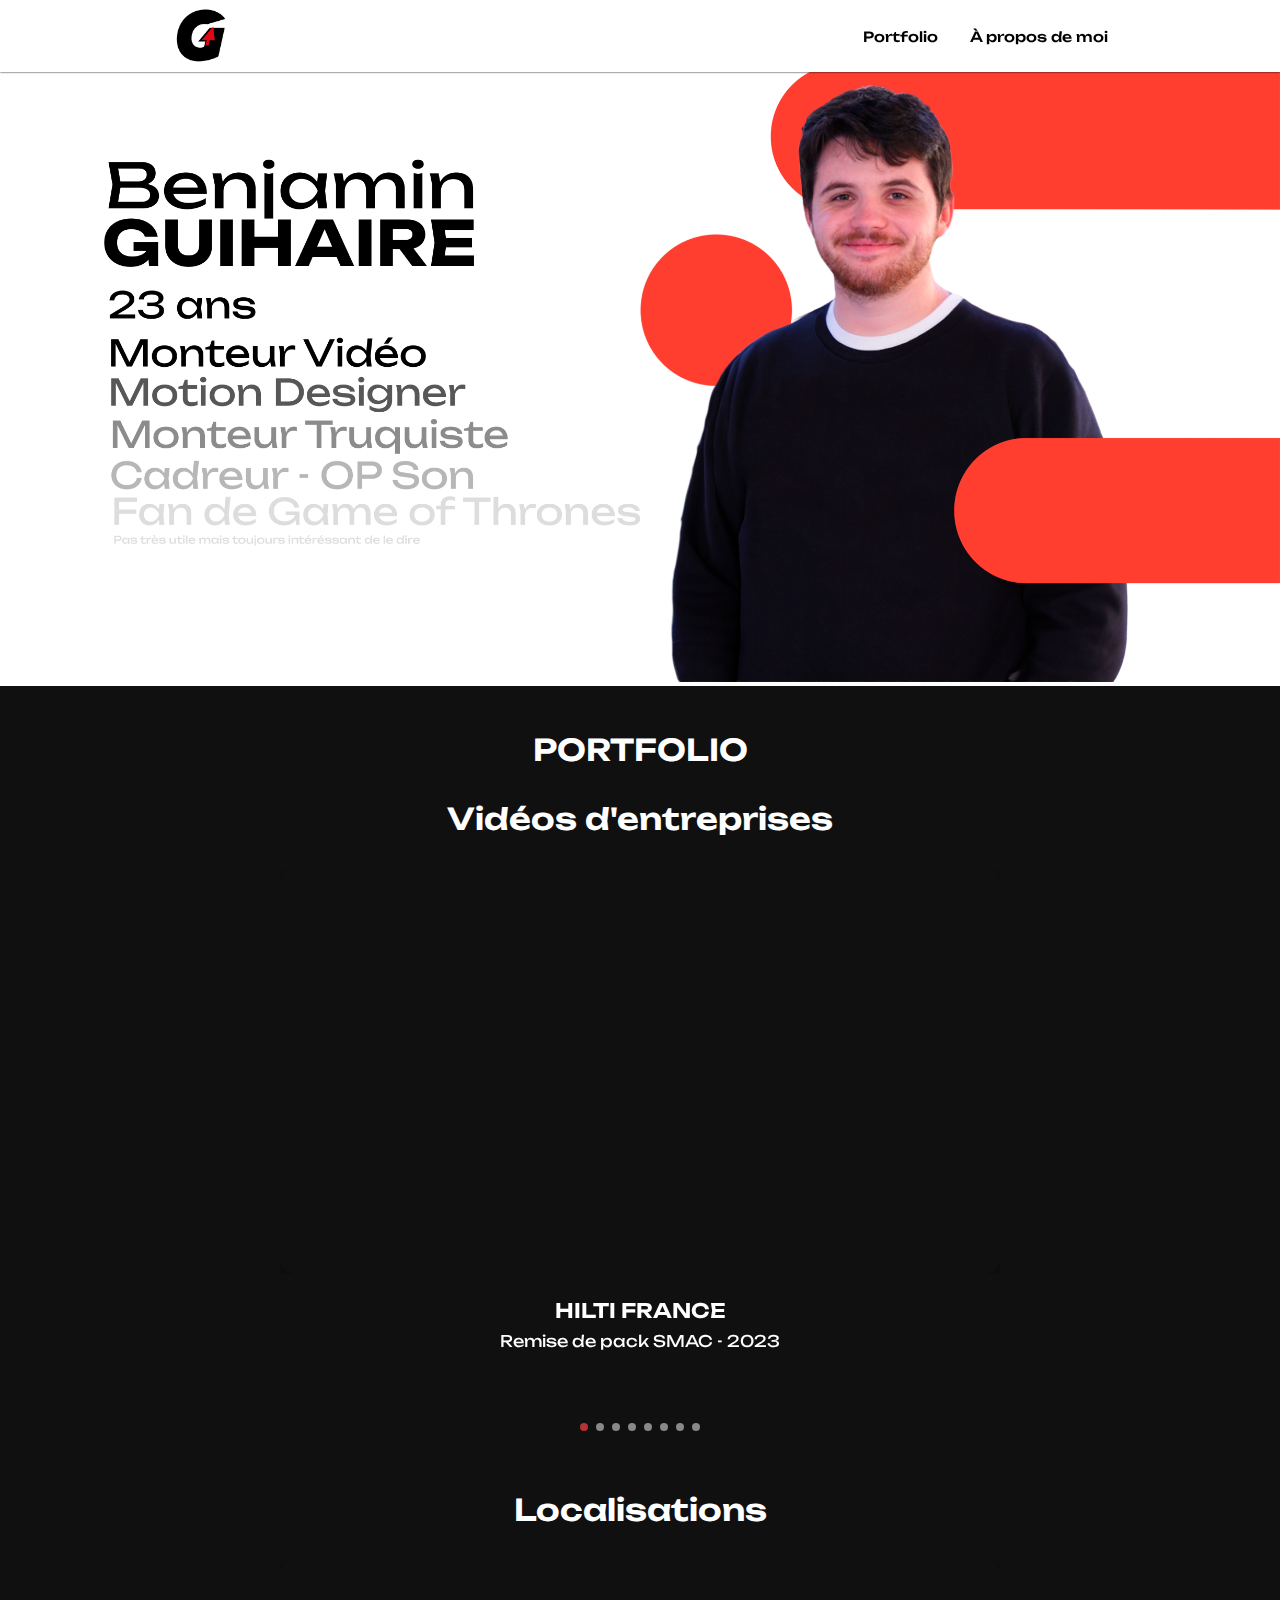
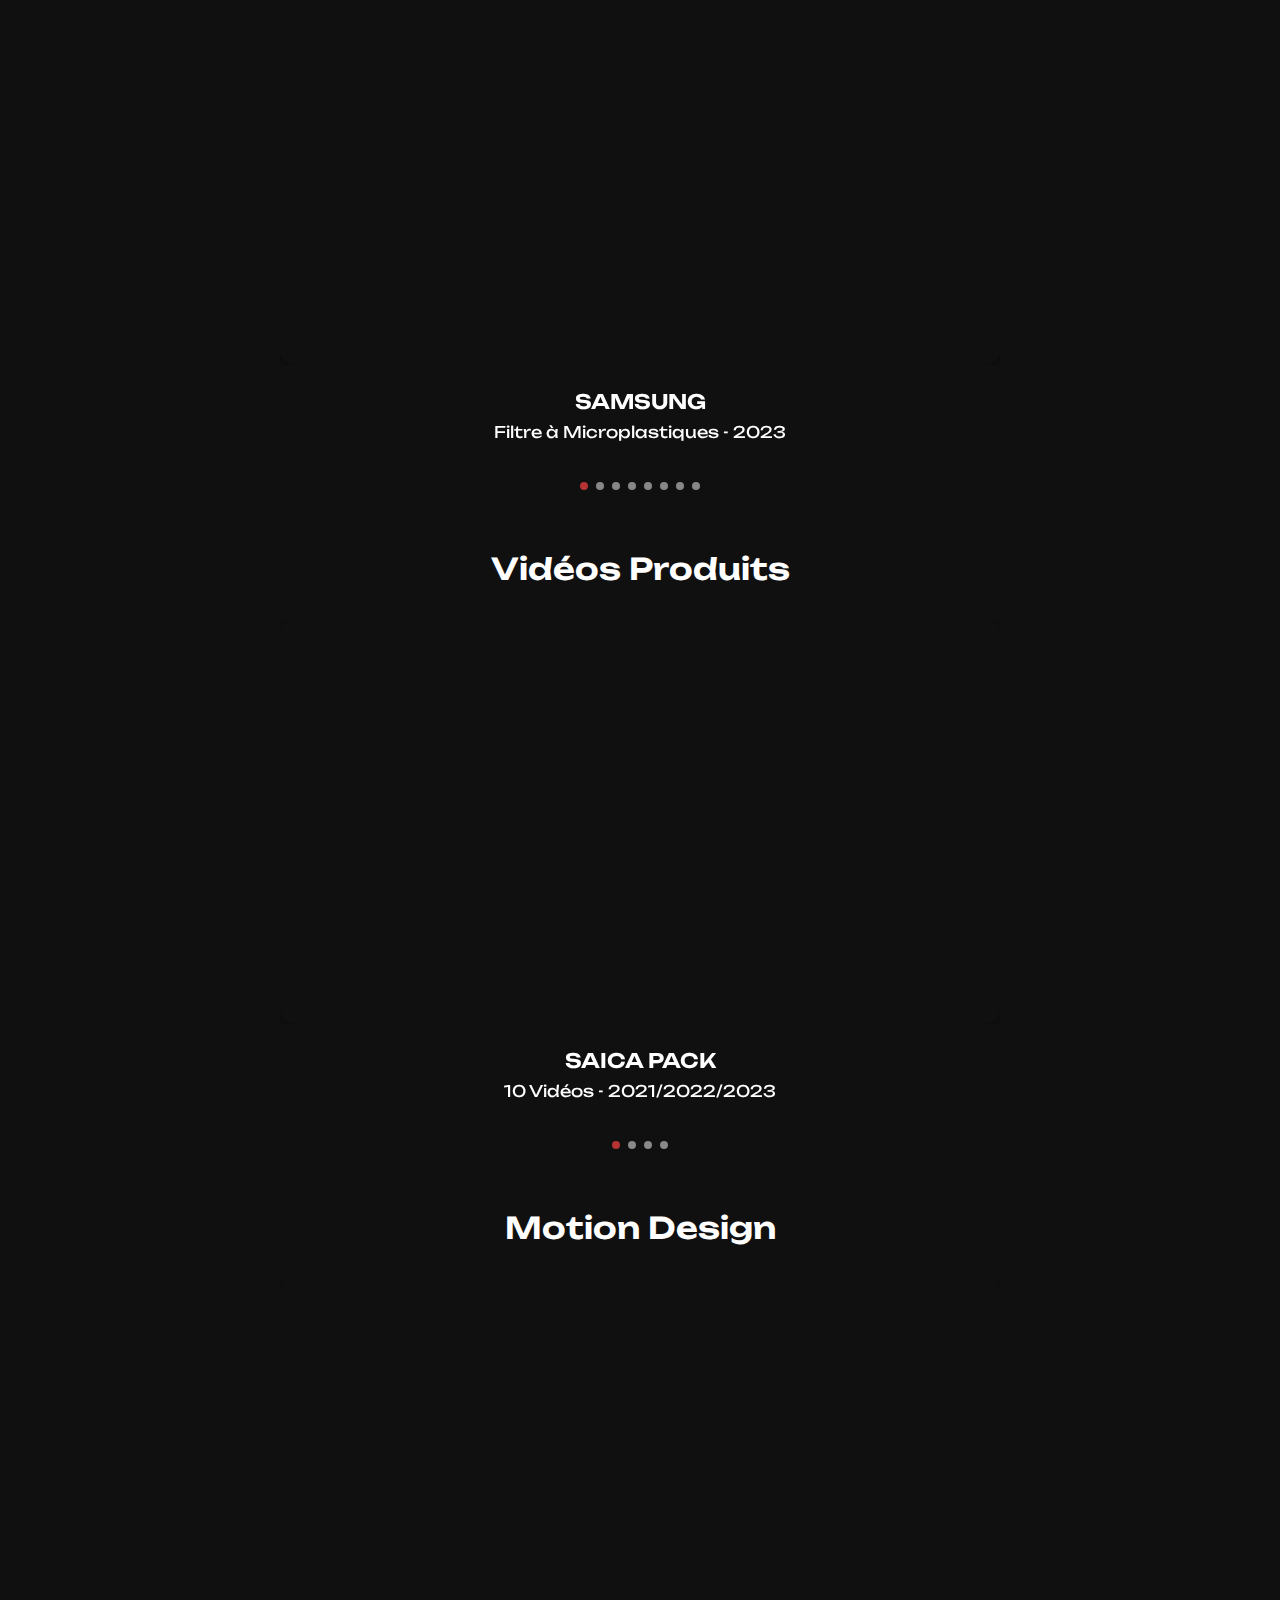
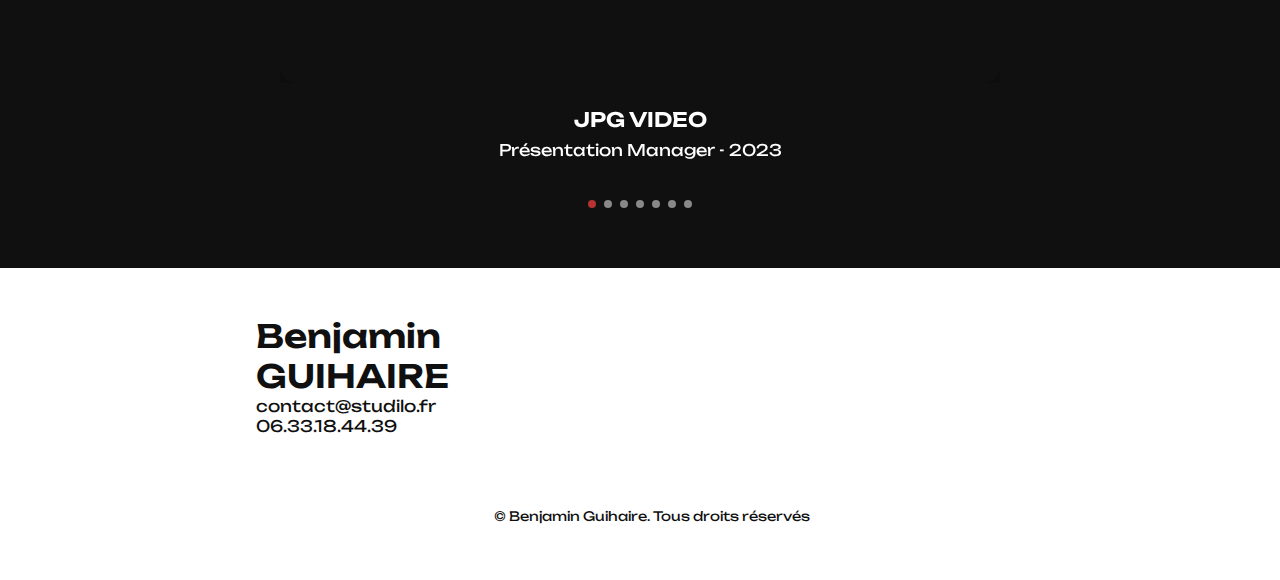
==== commit 243d5371: "Update index.html" ====
--- a/index.html
+++ b/index.html
@@ -55,7 +55,7 @@
         <main class="main"> 
             <!--==================== HOME ====================-->
             
-            <section class="home section" id="home">
+            <section class="home section" id="home" style="margin-top: 0px;padding-top: 40px;">
                
                     <img src="assets/img/ACCUEIL.png"/>  
                 
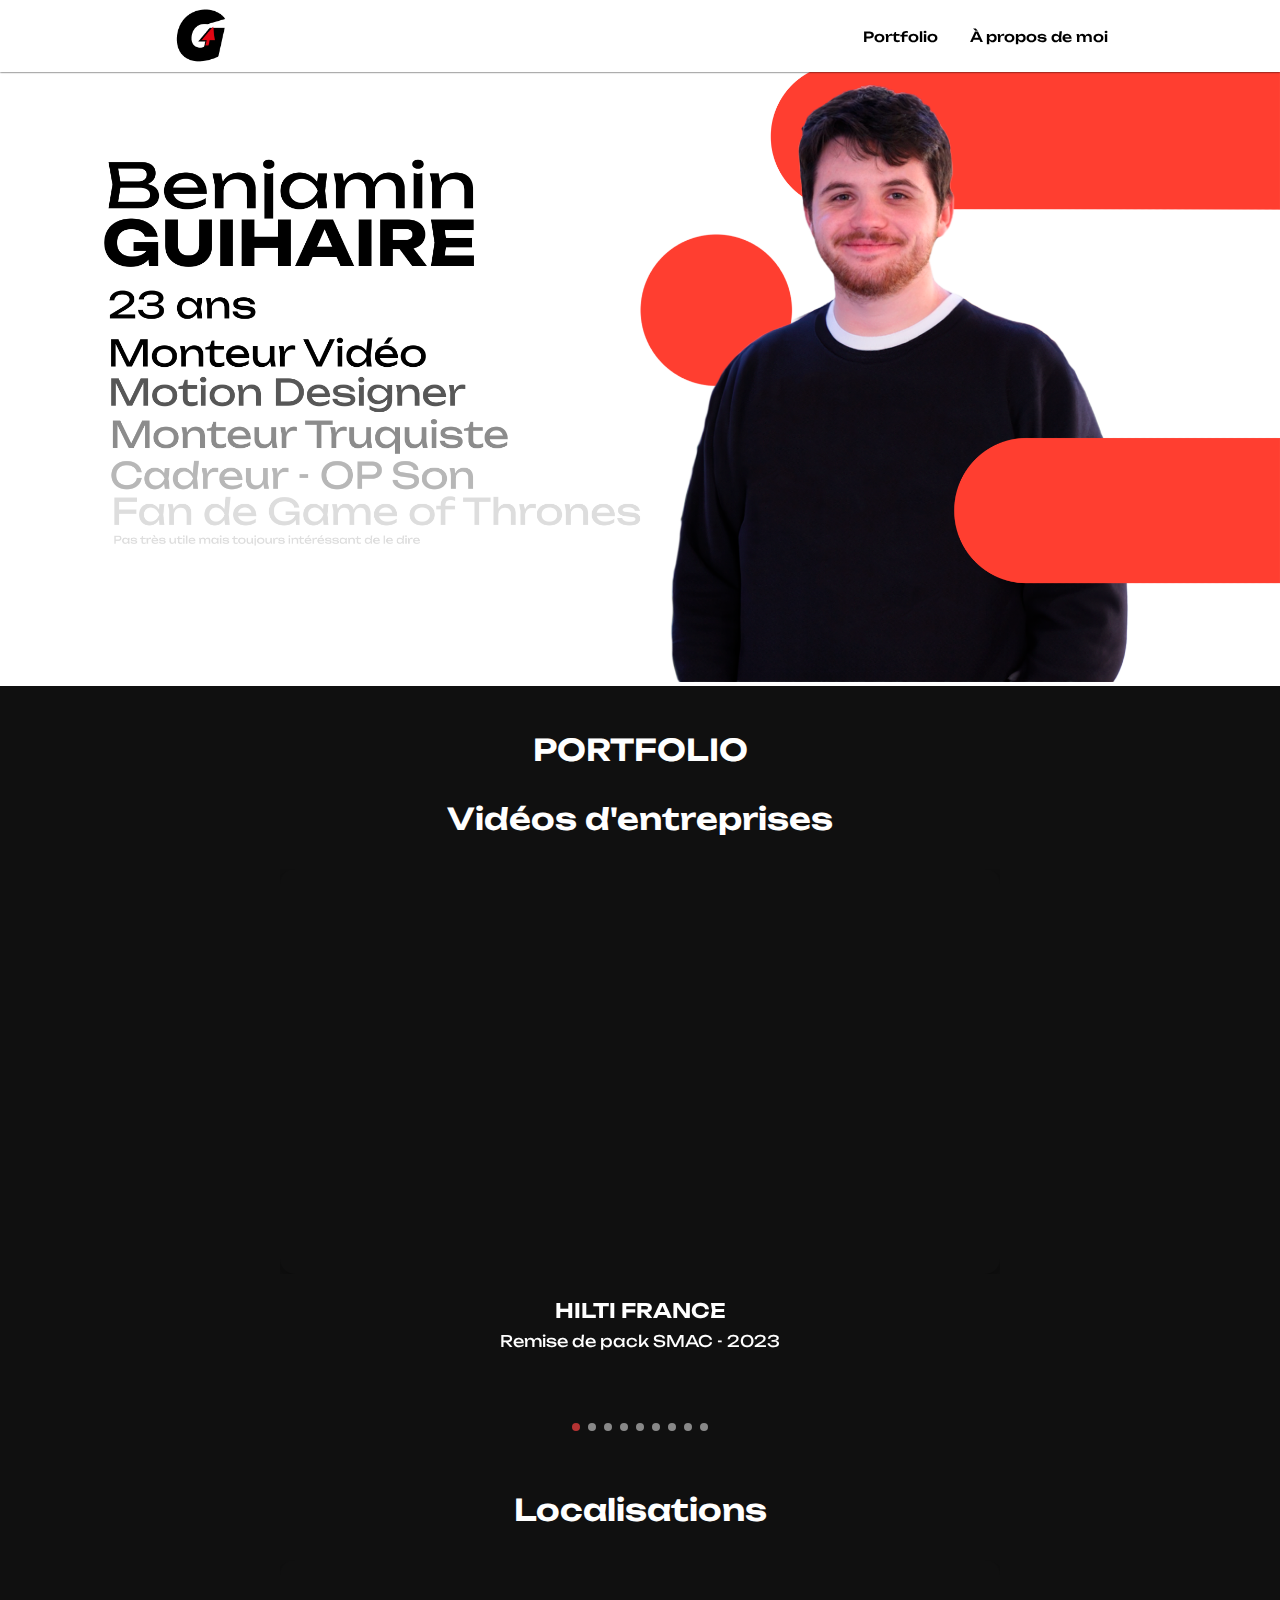
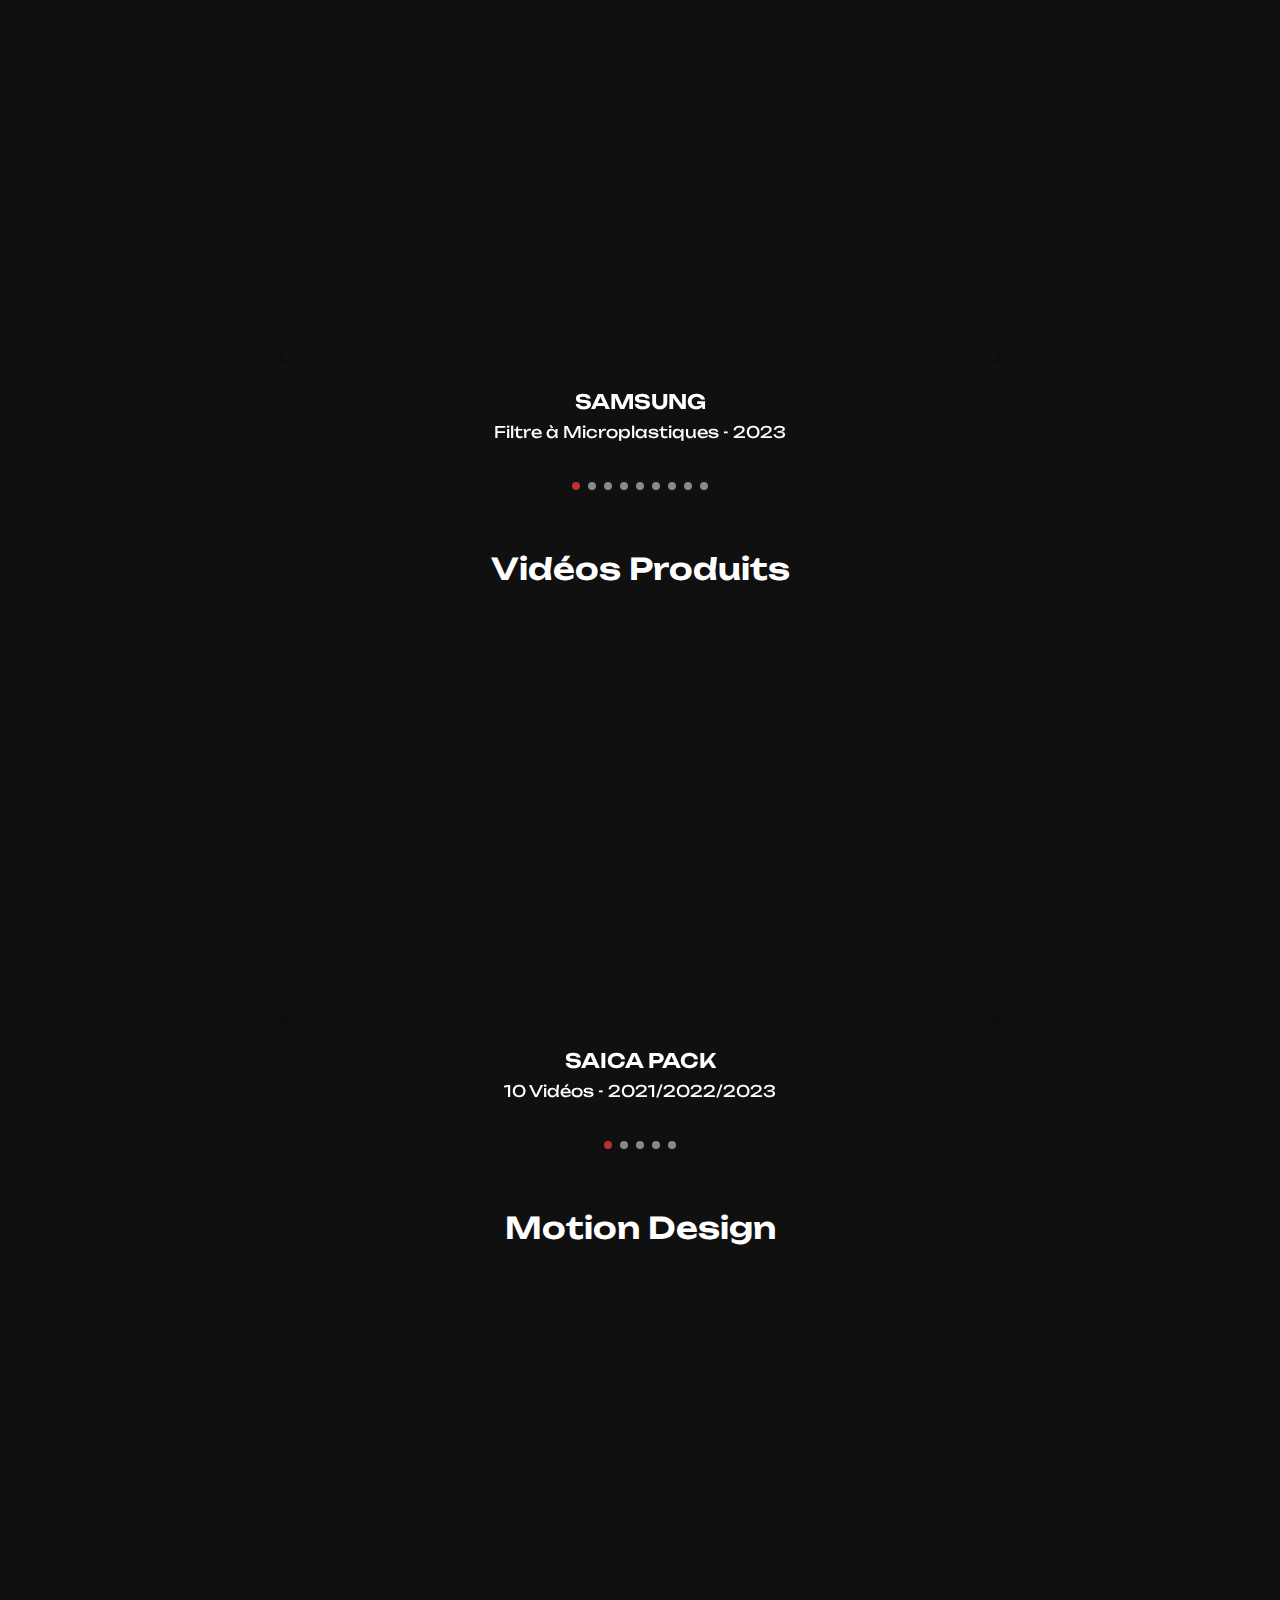
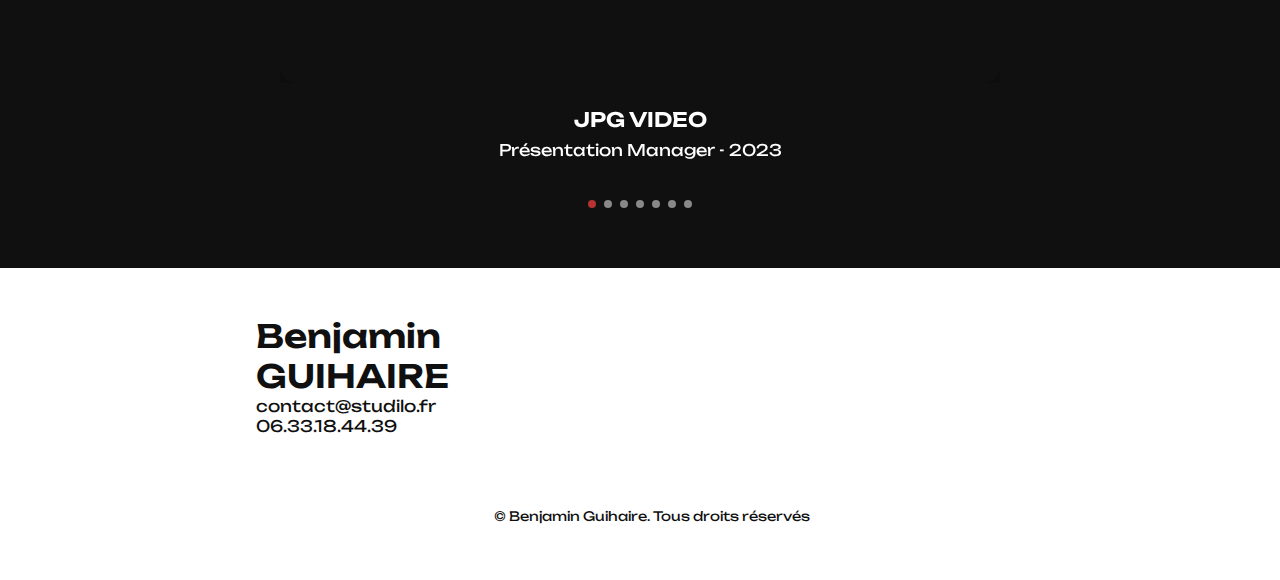
==== commit 99cbd522: "Update index.html" ====
--- a/index.html
+++ b/index.html
@@ -111,7 +111,19 @@
                             </div> 
                         </div>
                         
-                        <!--============ PORTFOLIO 4=============-->
+                         <!--============ PORTFOLIO 4 =============-->
+                        <div class="portfolio__content grid swiper-slide">
+                            <div class="resp-container">
+                            <iframe width="400" height="225" class="resp-iframe" src="https://youtube.com/playlist?list=PLLbqs6IGk0U3sd3L4JKnoikZ2tlu8bhY9&si=zMefF2eYfJW2GMCI" title="YouTube video player" frameborder="0" allow="accelerometer; autoplay; clipboard-write; encrypted-media; gyroscope; picture-in-picture; web-share" allowfullscreen></iframe>
+                            </div>
+                            
+                            <div class="portfolio__data">
+                                <h4 class="portfolio__title"> DeLonghi</h4>
+                                <p class="portfolio__description">Visite Magasin - 2 vidéos - 2023</p>
+                            </div> 
+                        </div>
+                        
+                        <!--============ PORTFOLIO 5=============-->
                         <div class="portfolio__content grid swiper-slide">
                             <div class="resp-container">
                             <iframe width="400" height="225" class="resp-iframe" src="https://www.youtube.com/embed/ykKAhfyEaek?si=tl6UVXp8VtLeB70x" title="YouTube video player" frameborder="0" allow="accelerometer; autoplay; clipboard-write; encrypted-media; gyroscope; picture-in-picture; web-share" allowfullscreen></iframe>
@@ -123,7 +135,7 @@
                             </div> 
                         </div>
                         
-                        <!--============ PORTFOLIO 5=============-->
+                        <!--============ PORTFOLIO 6=============-->
                         <div class="portfolio__content grid swiper-slide">
                             <div class="resp-container">
                             <iframe width="400" height="225" class="resp-iframe" src="https://www.youtube.com/embed/ZIHxkMPUS0A?si=nHCkiWNvaZKCAiCC" title="YouTube video player" frameborder="0" allow="accelerometer; autoplay; clipboard-write; encrypted-media; gyroscope; picture-in-picture; web-share" allowfullscreen></iframe>
@@ -136,7 +148,7 @@
                         </div>
                      
                         
-                        <!--=============== PORTFOLIO 6=============-->
+                        <!--=============== PORTFOLIO 7=============-->
                         <div class="portfolio__content grid swiper-slide">
                             <div class="resp-container">
                             <iframe width="400" height="225" class="resp-iframe" src="https://www.youtube.com/embed/p0nnDbRXU_M?si=XQ4_AAt9Qs-FuTjr" title="YouTube video player" frameborder="0" allow="accelerometer; autoplay; clipboard-write; encrypted-media; gyroscope; picture-in-picture; web-share" allowfullscreen></iframe>
@@ -149,7 +161,7 @@
                             </div> 
                         </div>
                         
-                        <!--=============== PORTFOLIO 7=============-->
+                        <!--=============== PORTFOLIO 8=============-->
                         <div class="portfolio__content grid swiper-slide">
                             <div class="resp-container">
                                 <iframe width="400" height="225" class="resp-iframe" src="https://www.youtube.com/embed/videoseries?si=BQyeOEPTuc_qMRvK&amp;list=PLLbqs6IGk0U0EIqb2EvzuWq7rxvWGmC2w" title="YouTube video player" frameborder="0" allow="accelerometer; autoplay; clipboard-write; encrypted-media; gyroscope; picture-in-picture; web-share" allowfullscreen></iframe>
@@ -161,7 +173,7 @@
                             </div> 
                         </div>
                     
-                       <!--=============== PORTFOLIO 8=============-->
+                       <!--=============== PORTFOLIO 9=============-->
                         <div class="portfolio__content grid swiper-slide">
                             <div class="resp-container">
                             <iframe width="400" height="225" class="resp-iframe" src="https://www.youtube.com/embed/BODN6wUu8mY?si=9ExmL5Fu6LkWN1Q7" title="YouTube video player" frameborder="0" allow="accelerometer; autoplay; clipboard-write; encrypted-media; gyroscope; picture-in-picture; web-share" allowfullscreen></iframe>
@@ -269,9 +281,20 @@
                             </div> 
                         </div>
                         
-                
-                        
-                    <!--=============== PORTFOLIO 7=============-->
+                     <!--=============== PORTFOLIO 7=============-->
+                        <div class="portfolio__content grid swiper-slide">
+                            <div class="resp-container">
+                            <iframe width="400" height="225" class="resp-iframe" src="https://youtu.be/6xiDBMbSoj8?si=zr4FYn6lwcy0o__z" title="YouTube video player" frameborder="0" allow="accelerometer; autoplay; clipboard-write; encrypted-media; gyroscope; picture-in-picture; web-share" allowfullscreen></iframe>
+                            </div>
+                            
+                            <div class="portfolio__data">
+                                <h4 class="portfolio__title"> FENWICK</h4>
+                                <p class="portfolio__description">Composition d'une batterie ION - 2022</p>
+  
+                            </div> 
+                        </div>    
+ 
+                    <!--=============== PORTFOLIO 8=============-->
                          <div class="portfolio__content grid swiper-slide">
                             <div class="resp-container">
                             <iframe width="400" height="225" class="resp-iframe" src="https://www.youtube.com/embed/0X9navw9GxA?si=wc0GxUS0zEZ36jam" title="YouTube video player" frameborder="0" allow="accelerometer; autoplay; clipboard-write; encrypted-media; gyroscope; picture-in-picture; web-share" allowfullscreen></iframe>
@@ -282,7 +305,7 @@
                                 <p class="portfolio__description">Processeur QLED 8K - 2021</p>              
                             </div> 
                         </div>
-                    <!--=============== PORTFOLIO 8=============-->
+                    <!--=============== PORTFOLIO 9=============-->
                         <div class="portfolio__content grid swiper-slide">
                             <div class="resp-container">
                             <iframe width="400" height="225" class="resp-iframe" src="https://www.youtube.com/embed/CcoIHCtErDM?si=gtA-tIhRRhjQsWQm" title="YouTube video player" frameborder="0" allow="accelerometer; autoplay; clipboard-write; encrypted-media; gyroscope; picture-in-picture; web-share" allowfullscreen></iframe>
@@ -360,7 +383,19 @@
                                 <h4 class="portfolio__title"> PRO INOX</h4>
                                 <p class="portfolio__description">2 Vidéos - 2022</p>
                             </div> 
-                        </div>  
+                        </div>
+                        
+                        <!--============ PORTFOLIO 5=============-->
+                        <div class="portfolio__content grid swiper-slide">
+                            <div class="resp-container">
+                            <iframe width="400" height="225" class="resp-iframe" src="https://youtu.be/yqclwwbCls4?si=5l2ZDxmbygVptoGg"  title="YouTube video player" frameborder="0" allow="accelerometer; autoplay; clipboard-write; encrypted-media; gyroscope; picture-in-picture; web-share" allowfullscreen></iframe>
+                            </div>
+                            
+                            <div class="portfolio__data">
+                                <h4 class="portfolio__title"> FENWICK</h4>
+                                <p class="portfolio__description">Présentation du modèle H50 - 2022</p>
+                            </div> 
+                        </div>
                     </div>
                                             
                      <!-- Add Arrows -->
--- a/assets/css/styles.css
+++ b/assets/css/styles.css
@@ -1120,7 +1120,14 @@
 }
 .home {
     margin-top: 50px;
-}
+    animation: myopa 2s;
+}
+
+@keyframes myopa {
+    0% {opacity: 0;}
+    100% {opacity: 1;}
+}
+
 /*==================== CONTACT ME ====================*/
 
 
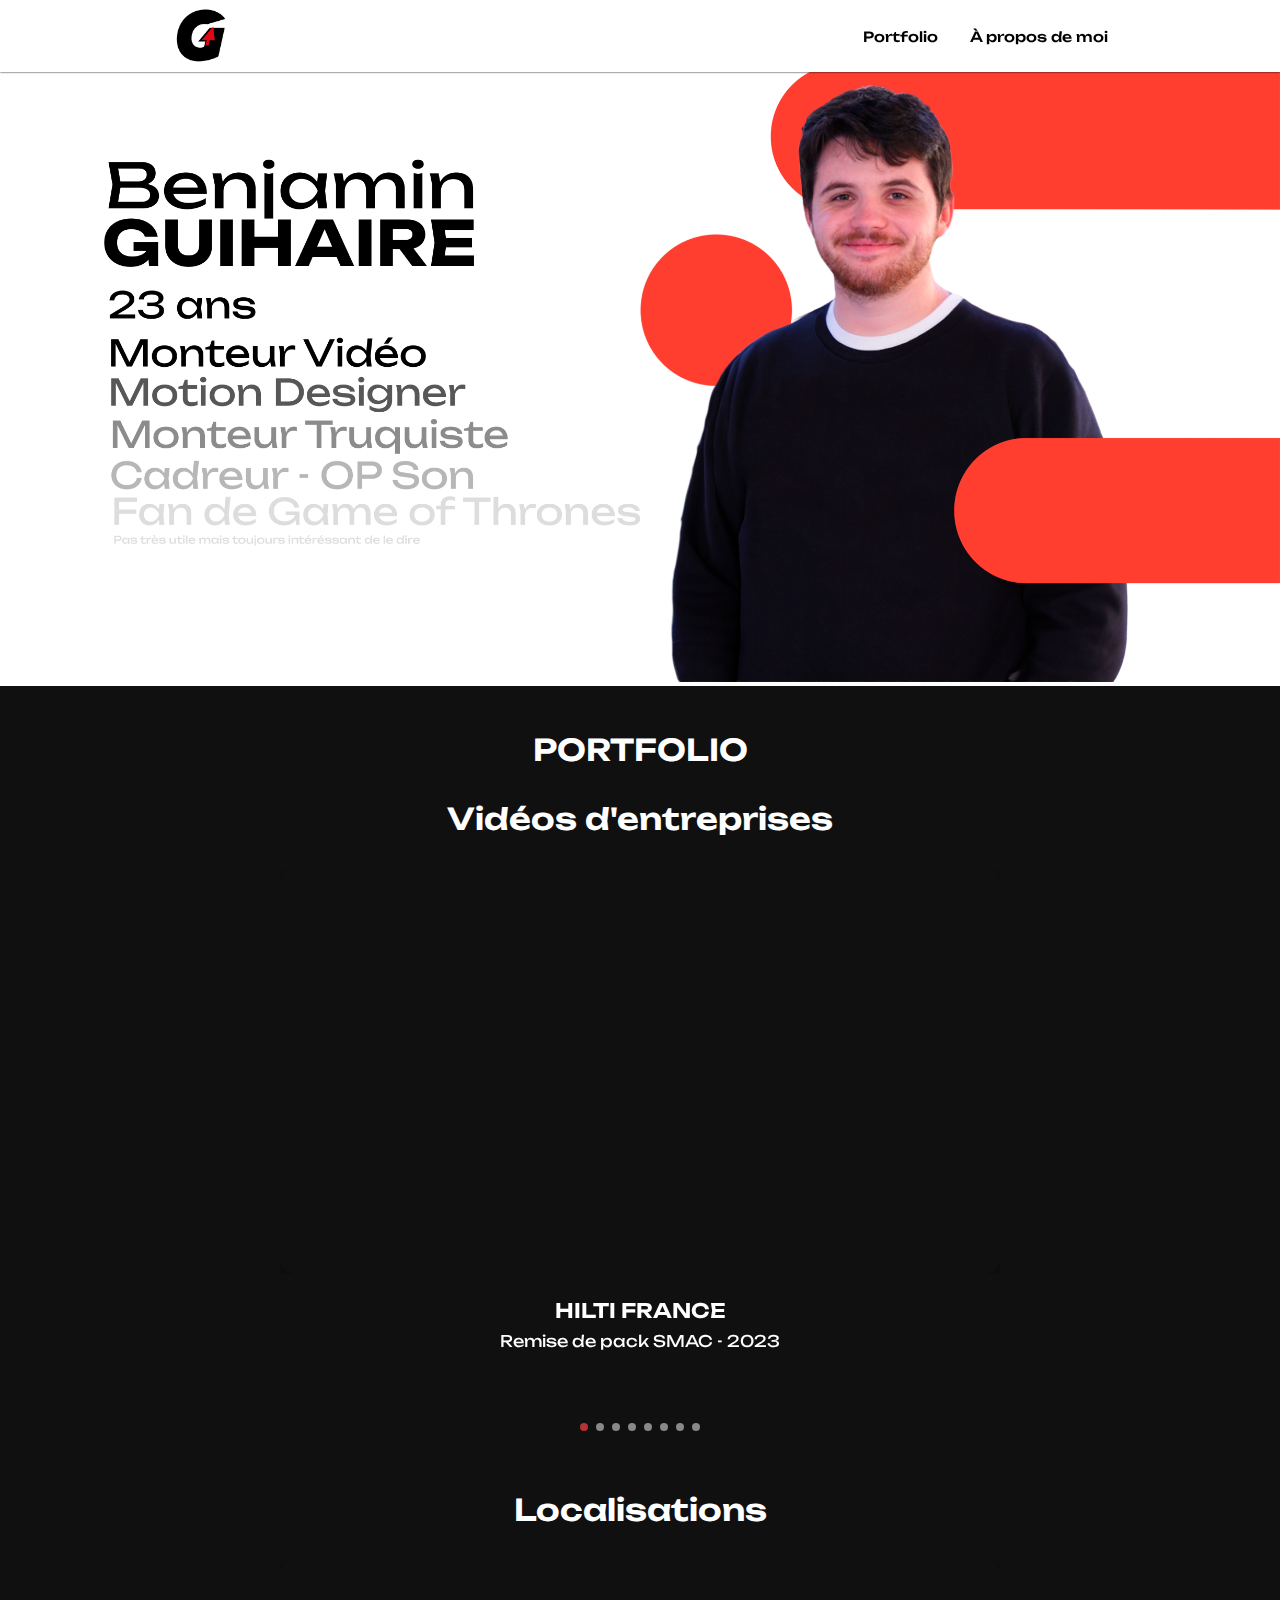
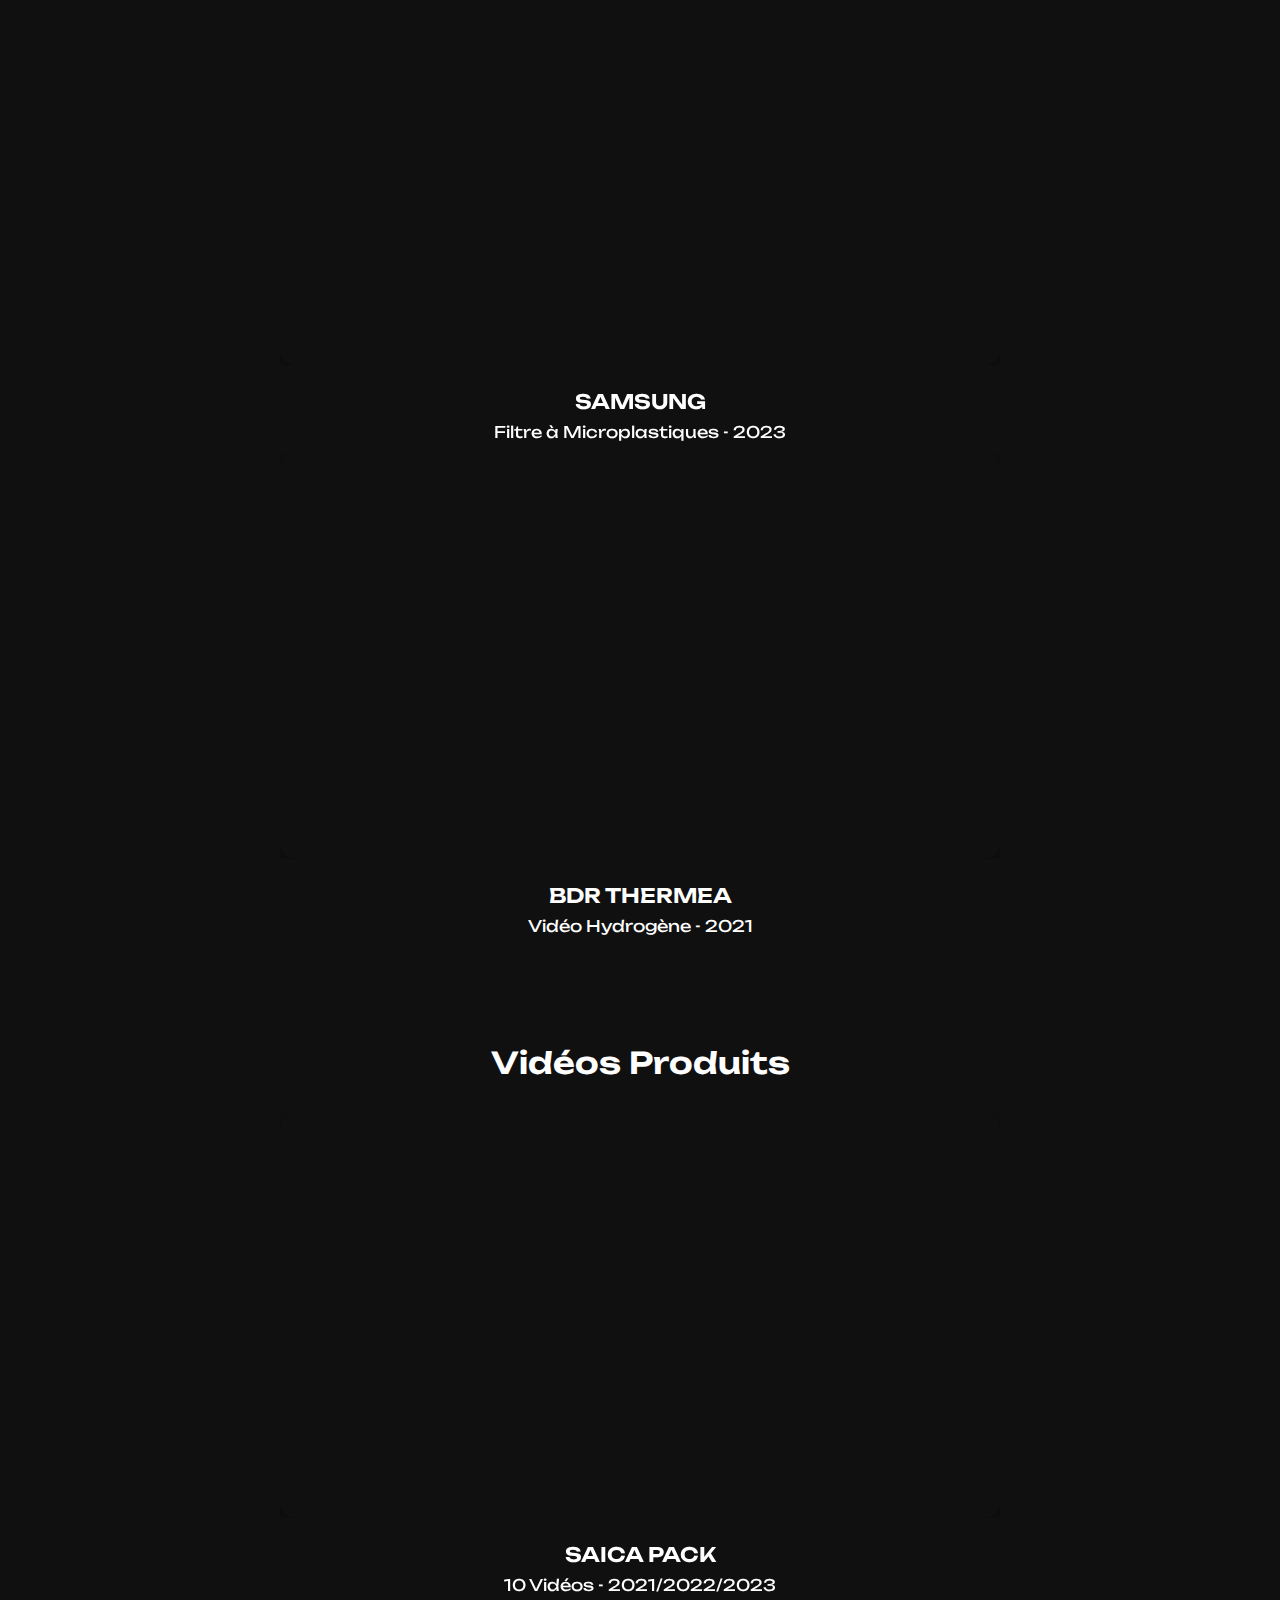
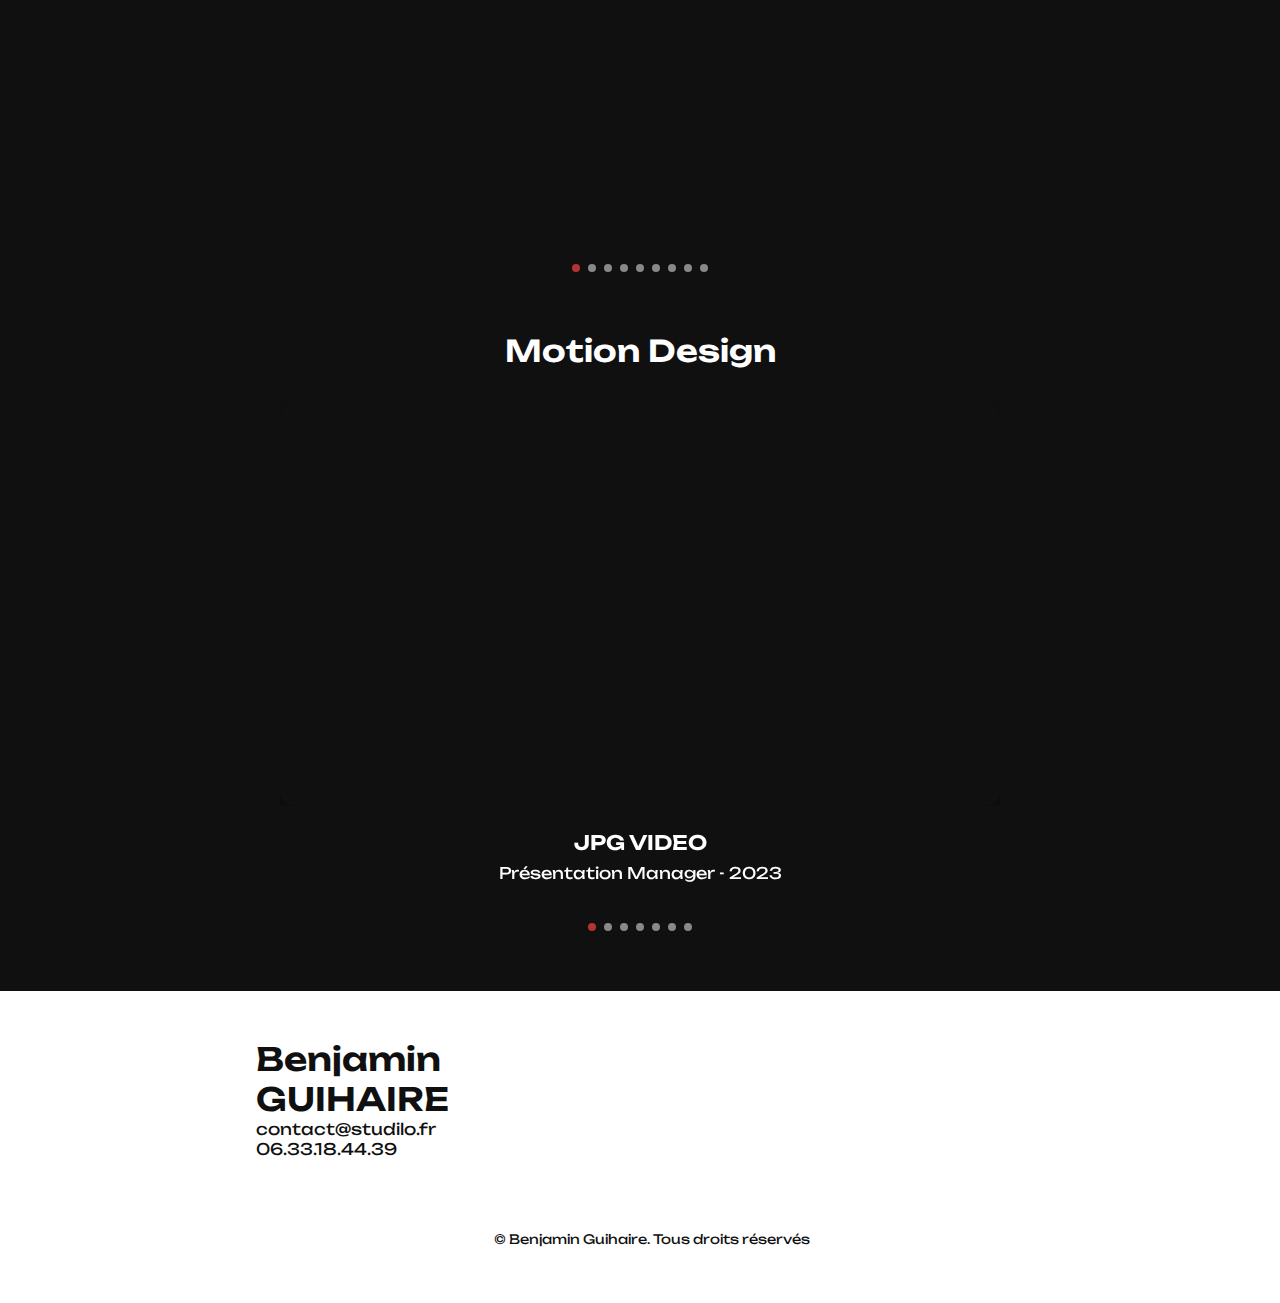
==== commit 5e19ee54: "Update index.html" ====
--- a/index.html
+++ b/index.html
@@ -110,20 +110,8 @@
                                 <p class="portfolio__description">Présentation de l'entreprise - 2023</p>
                             </div> 
                         </div>
-                        
-                         <!--============ PORTFOLIO 4 =============-->
-                        <div class="portfolio__content grid swiper-slide">
-                            <div class="resp-container">
-                            <iframe width="400" height="225" class="resp-iframe" src="https://youtube.com/playlist?list=PLLbqs6IGk0U3sd3L4JKnoikZ2tlu8bhY9&si=zMefF2eYfJW2GMCI" title="YouTube video player" frameborder="0" allow="accelerometer; autoplay; clipboard-write; encrypted-media; gyroscope; picture-in-picture; web-share" allowfullscreen></iframe>
-                            </div>
-                            
-                            <div class="portfolio__data">
-                                <h4 class="portfolio__title"> DeLonghi</h4>
-                                <p class="portfolio__description">Visite Magasin - 2 vidéos - 2023</p>
-                            </div> 
-                        </div>
-                        
-                        <!--============ PORTFOLIO 5=============-->
+
+                        <!--============ PORTFOLIO 4=============-->
                         <div class="portfolio__content grid swiper-slide">
                             <div class="resp-container">
                             <iframe width="400" height="225" class="resp-iframe" src="https://www.youtube.com/embed/ykKAhfyEaek?si=tl6UVXp8VtLeB70x" title="YouTube video player" frameborder="0" allow="accelerometer; autoplay; clipboard-write; encrypted-media; gyroscope; picture-in-picture; web-share" allowfullscreen></iframe>
@@ -135,7 +123,7 @@
                             </div> 
                         </div>
                         
-                        <!--============ PORTFOLIO 6=============-->
+                        <!--============ PORTFOLIO 5=============-->
                         <div class="portfolio__content grid swiper-slide">
                             <div class="resp-container">
                             <iframe width="400" height="225" class="resp-iframe" src="https://www.youtube.com/embed/ZIHxkMPUS0A?si=nHCkiWNvaZKCAiCC" title="YouTube video player" frameborder="0" allow="accelerometer; autoplay; clipboard-write; encrypted-media; gyroscope; picture-in-picture; web-share" allowfullscreen></iframe>
@@ -148,7 +136,7 @@
                         </div>
                      
                         
-                        <!--=============== PORTFOLIO 7=============-->
+                        <!--=============== PORTFOLIO 6=============-->
                         <div class="portfolio__content grid swiper-slide">
                             <div class="resp-container">
                             <iframe width="400" height="225" class="resp-iframe" src="https://www.youtube.com/embed/p0nnDbRXU_M?si=XQ4_AAt9Qs-FuTjr" title="YouTube video player" frameborder="0" allow="accelerometer; autoplay; clipboard-write; encrypted-media; gyroscope; picture-in-picture; web-share" allowfullscreen></iframe>
@@ -161,7 +149,7 @@
                             </div> 
                         </div>
                         
-                        <!--=============== PORTFOLIO 8=============-->
+                        <!--=============== PORTFOLIO 7=============-->
                         <div class="portfolio__content grid swiper-slide">
                             <div class="resp-container">
                                 <iframe width="400" height="225" class="resp-iframe" src="https://www.youtube.com/embed/videoseries?si=BQyeOEPTuc_qMRvK&amp;list=PLLbqs6IGk0U0EIqb2EvzuWq7rxvWGmC2w" title="YouTube video player" frameborder="0" allow="accelerometer; autoplay; clipboard-write; encrypted-media; gyroscope; picture-in-picture; web-share" allowfullscreen></iframe>
@@ -173,7 +161,7 @@
                             </div> 
                         </div>
                     
-                       <!--=============== PORTFOLIO 9=============-->
+                       <!--=============== PORTFOLIO 8=============-->
                         <div class="portfolio__content grid swiper-slide">
                             <div class="resp-container">
                             <iframe width="400" height="225" class="resp-iframe" src="https://www.youtube.com/embed/BODN6wUu8mY?si=9ExmL5Fu6LkWN1Q7" title="YouTube video player" frameborder="0" allow="accelerometer; autoplay; clipboard-write; encrypted-media; gyroscope; picture-in-picture; web-share" allowfullscreen></iframe>
@@ -267,8 +255,22 @@
                                 <h4 class="portfolio__title"> SAMSUNG</h4>
                                 <p class="portfolio__description">Réfrigérateur RF7000 - 2022</p>  
                             </div> 
-                        </div>    
+                        </div>   
+                        
                     <!--=============== PORTFOLIO 6=============-->
+                        <div class="portfolio__content grid swiper-slide">
+                            <div class="resp-container">
+                            <iframe width="400" height="225" class="resp-iframe" src="https://www.youtube.com/embed/zXUwJtgKfmQ?si=a5sSYopY3w5ld2kz" title="YouTube video player" frameborder="0" allow="accelerometer; autoplay; clipboard-write; encrypted-media; gyroscope; picture-in-picture; web-share" referrerpolicy="strict-origin-when-cross-origin" allowfullscreen></iframe>
+                            </div>
+                            
+                            <div class="portfolio__data">
+                                <h4 class="portfolio__title"> SAMSUNG</h4>
+                                <p class="portfolio__description">Four Encastrable BeSpoke Série 7 - 2022</p>
+  
+                            </div> 
+                        </div>
+                        
+                    <!--=============== PORTFOLIO 7=============-->
                         <div class="portfolio__content grid swiper-slide">
                             <div class="resp-container">
                             <iframe width="400" height="225" class="resp-iframe" src="https://www.youtube.com/embed/YAIcLego9pw?si=0PphDRdfVfELXeqt" title="YouTube video player" frameborder="0" allow="accelerometer; autoplay; clipboard-write; encrypted-media; gyroscope; picture-in-picture; web-share" allowfullscreen></iframe>
@@ -281,10 +283,10 @@
                             </div> 
                         </div>
                         
-                     <!--=============== PORTFOLIO 7=============-->
-                        <div class="portfolio__content grid swiper-slide">
-                            <div class="resp-container">
-                            <iframe width="400" height="225" class="resp-iframe" src="https://youtu.be/6xiDBMbSoj8?si=zr4FYn6lwcy0o__z" title="YouTube video player" frameborder="0" allow="accelerometer; autoplay; clipboard-write; encrypted-media; gyroscope; picture-in-picture; web-share" allowfullscreen></iframe>
+                     <!--=============== PORTFOLIO 8=============-->
+                        <div class="portfolio__content grid swiper-slide">
+                            <div class="resp-container">
+                            <iframe width="400" height="225" class="resp-iframe" src="https://www.youtube.com/embed/6xiDBMbSoj8?si=_kO-XUCCXE4h6iIi" title="YouTube video player" frameborder="0" allow="accelerometer; autoplay; clipboard-write; encrypted-media; gyroscope; picture-in-picture; web-share" referrerpolicy="strict-origin-when-cross-origin" allowfullscreen></iframe>
                             </div>
                             
                             <div class="portfolio__data">
@@ -294,7 +296,7 @@
                             </div> 
                         </div>    
  
-                    <!--=============== PORTFOLIO 8=============-->
+                    <!--=============== PORTFOLIO 9=============-->
                          <div class="portfolio__content grid swiper-slide">
                             <div class="resp-container">
                             <iframe width="400" height="225" class="resp-iframe" src="https://www.youtube.com/embed/0X9navw9GxA?si=wc0GxUS0zEZ36jam" title="YouTube video player" frameborder="0" allow="accelerometer; autoplay; clipboard-write; encrypted-media; gyroscope; picture-in-picture; web-share" allowfullscreen></iframe>
@@ -305,7 +307,8 @@
                                 <p class="portfolio__description">Processeur QLED 8K - 2021</p>              
                             </div> 
                         </div>
-                    <!--=============== PORTFOLIO 9=============-->
+                        
+                    <!--=============== PORTFOLIO 10=============-->
                         <div class="portfolio__content grid swiper-slide">
                             <div class="resp-container">
                             <iframe width="400" height="225" class="resp-iframe" src="https://www.youtube.com/embed/CcoIHCtErDM?si=gtA-tIhRRhjQsWQm" title="YouTube video player" frameborder="0" allow="accelerometer; autoplay; clipboard-write; encrypted-media; gyroscope; picture-in-picture; web-share" allowfullscreen></iframe>
@@ -317,7 +320,20 @@
                             </div> 
                         </div>
                     </div>
-                                            
+                    
+                    <!--=============== PORTFOLIO 11=============-->
+                        <div class="portfolio__content grid swiper-slide">
+                            <div class="resp-container">
+                            <iframe width="400" height="225" class="resp-iframe" src="https://www.youtube.com/embed/wEiOlCGabIw?si=5c0l66UPQfjXxZ6U" title="YouTube video player" frameborder="0" allow="accelerometer; autoplay; clipboard-write; encrypted-media; gyroscope; picture-in-picture; web-share" referrerpolicy="strict-origin-when-cross-origin" allowfullscreen></iframe>
+                            </div>
+                            
+                            <div class="portfolio__data">
+                                <h4 class="portfolio__title"> BDR THERMEA</h4>
+                                <p class="portfolio__description">Vidéo Hydrogène - 2021</p>
+                            </div> 
+                        </div>
+                    </div>
+                
                      <!-- Add Arrows -->
                     <div class="swiper-button-next">
                         <i class="uil uil-angle-right-b swiper-portfolio-icon"></i>
@@ -373,7 +389,43 @@
                             </div> 
                         </div>
                         
-                        <!--============ PORTFOLIO 4=============-->
+                        <!--============ PORTFOLIO 4 =============-->
+                        <div class="portfolio__content grid swiper-slide">
+                            <div class="resp-container">
+                            <iframe width="400" height="225" class="resp-iframe" src="https://www.youtube.com/embed/videoseries?si=SARm8WBBmTKjQIMs&amp;list=PLLbqs6IGk0U3sd3L4JKnoikZ2tlu8bhY9" title="YouTube video player" frameborder="0" allow="accelerometer; autoplay; clipboard-write; encrypted-media; gyroscope; picture-in-picture; web-share" referrerpolicy="strict-origin-when-cross-origin" allowfullscreen></iframe>
+                            </div>
+                            
+                            <div class="portfolio__data">
+                                <h4 class="portfolio__title"> DELONGHI</h4>
+                                <p class="portfolio__description">2 vidéos - 2023</p>
+                            </div> 
+                        </div>
+                        
+                        <!--============ PORTFOLIO 5 =============-->
+                        <div class="portfolio__content grid swiper-slide">
+                            <div class="resp-container">
+                                <iframe width="400" height="225" class="resp-iframe" src="https://www.youtube.com/embed/videoseries?si=IURugH7PfiUDxaQY&amp;list=PLLbqs6IGk0U2b4hQPow5MfRJlYI4T3RXK" title="YouTube video player" frameborder="0" allow="accelerometer; autoplay; clipboard-write; encrypted-media; gyroscope; picture-in-picture; web-share" referrerpolicy="strict-origin-when-cross-origin" allowfullscreen></iframe>
+                            </div>
+                            
+                            <div class="portfolio__data">
+                                <h4 class="portfolio__title"> CLEANJOB Solution</h4>
+                                <p class="portfolio__description">2 vidéos - 2023</p>
+                            </div> 
+                        </div>
+                        
+                        <!--============ PORTFOLIO 6 =============-->
+                        <div class="portfolio__content grid swiper-slide">
+                            <div class="resp-container">
+                                <iframe width="400" height="225" src="https://www.youtube.com/embed/AG6InhR56Cw?si=XvjaSLjetbMB8fwg" title="YouTube video player" frameborder="0" allow="accelerometer; autoplay; clipboard-write; encrypted-media; gyroscope; picture-in-picture; web-share" referrerpolicy="strict-origin-when-cross-origin" allowfullscreen></iframe>
+                            </div>
+                            
+                            <div class="portfolio__data">
+                                <h4 class="portfolio__title"> UBALDI</h4>
+                                <p class="portfolio__description">Présentation Multistore - 2023</p>
+                            </div> 
+                        </div>
+                        
+                        <!--============ PORTFOLIO 7=============-->
                         <div class="portfolio__content grid swiper-slide">
                             <div class="resp-container">
                             <iframe width="400" height="225" class="resp-iframe" src="https://www.youtube.com/embed/videoseries?si=9gqAFSpdn63EgMmw&amp;list=PLLbqs6IGk0U3F2D6-fCODnOJ7QPbZcfU0"  title="YouTube video player" frameborder="0" allow="accelerometer; autoplay; clipboard-write; encrypted-media; gyroscope; picture-in-picture; web-share" allowfullscreen></iframe>
@@ -385,10 +437,22 @@
                             </div> 
                         </div>
                         
-                        <!--============ PORTFOLIO 5=============-->
-                        <div class="portfolio__content grid swiper-slide">
-                            <div class="resp-container">
-                            <iframe width="400" height="225" class="resp-iframe" src="https://youtu.be/yqclwwbCls4?si=5l2ZDxmbygVptoGg"  title="YouTube video player" frameborder="0" allow="accelerometer; autoplay; clipboard-write; encrypted-media; gyroscope; picture-in-picture; web-share" allowfullscreen></iframe>
+                        <!--============ PORTFOLIO 8=============-->
+                        <div class="portfolio__content grid swiper-slide">
+                            <div class="resp-container">
+                            <iframe width="400" height="225" class="resp-iframe" src="https://www.youtube.com/embed/videoseries?si=-SN97eT3MUc_M3Uh&amp;list=PLLbqs6IGk0U2_YXodb0WSwuMPwHeCDaxS" title="YouTube video player" frameborder="0" allow="accelerometer; autoplay; clipboard-write; encrypted-media; gyroscope; picture-in-picture; web-share" referrerpolicy="strict-origin-when-cross-origin" allowfullscreen></iframe>
+                            </div>
+                            
+                            <div class="portfolio__data">
+                                <h4 class="portfolio__title"> STILL</h4>
+                                <p class="portfolio__description">2 Vidéos - 2022</p>
+                            </div> 
+                        </div>
+                        
+                        <!--============ PORTFOLIO 9=============-->
+                        <div class="portfolio__content grid swiper-slide">
+                            <div class="resp-container">
+                            <iframe width="400" height="225" class="resp-iframe" src="https://www.youtube.com/embed/yqclwwbCls4?si=K2PyQOdXPJThaHH_" title="YouTube video player" frameborder="0" allow="accelerometer; autoplay; clipboard-write; encrypted-media; gyroscope; picture-in-picture; web-share" referrerpolicy="strict-origin-when-cross-origin" allowfullscreen></iframe>
                             </div>
                             
                             <div class="portfolio__data">
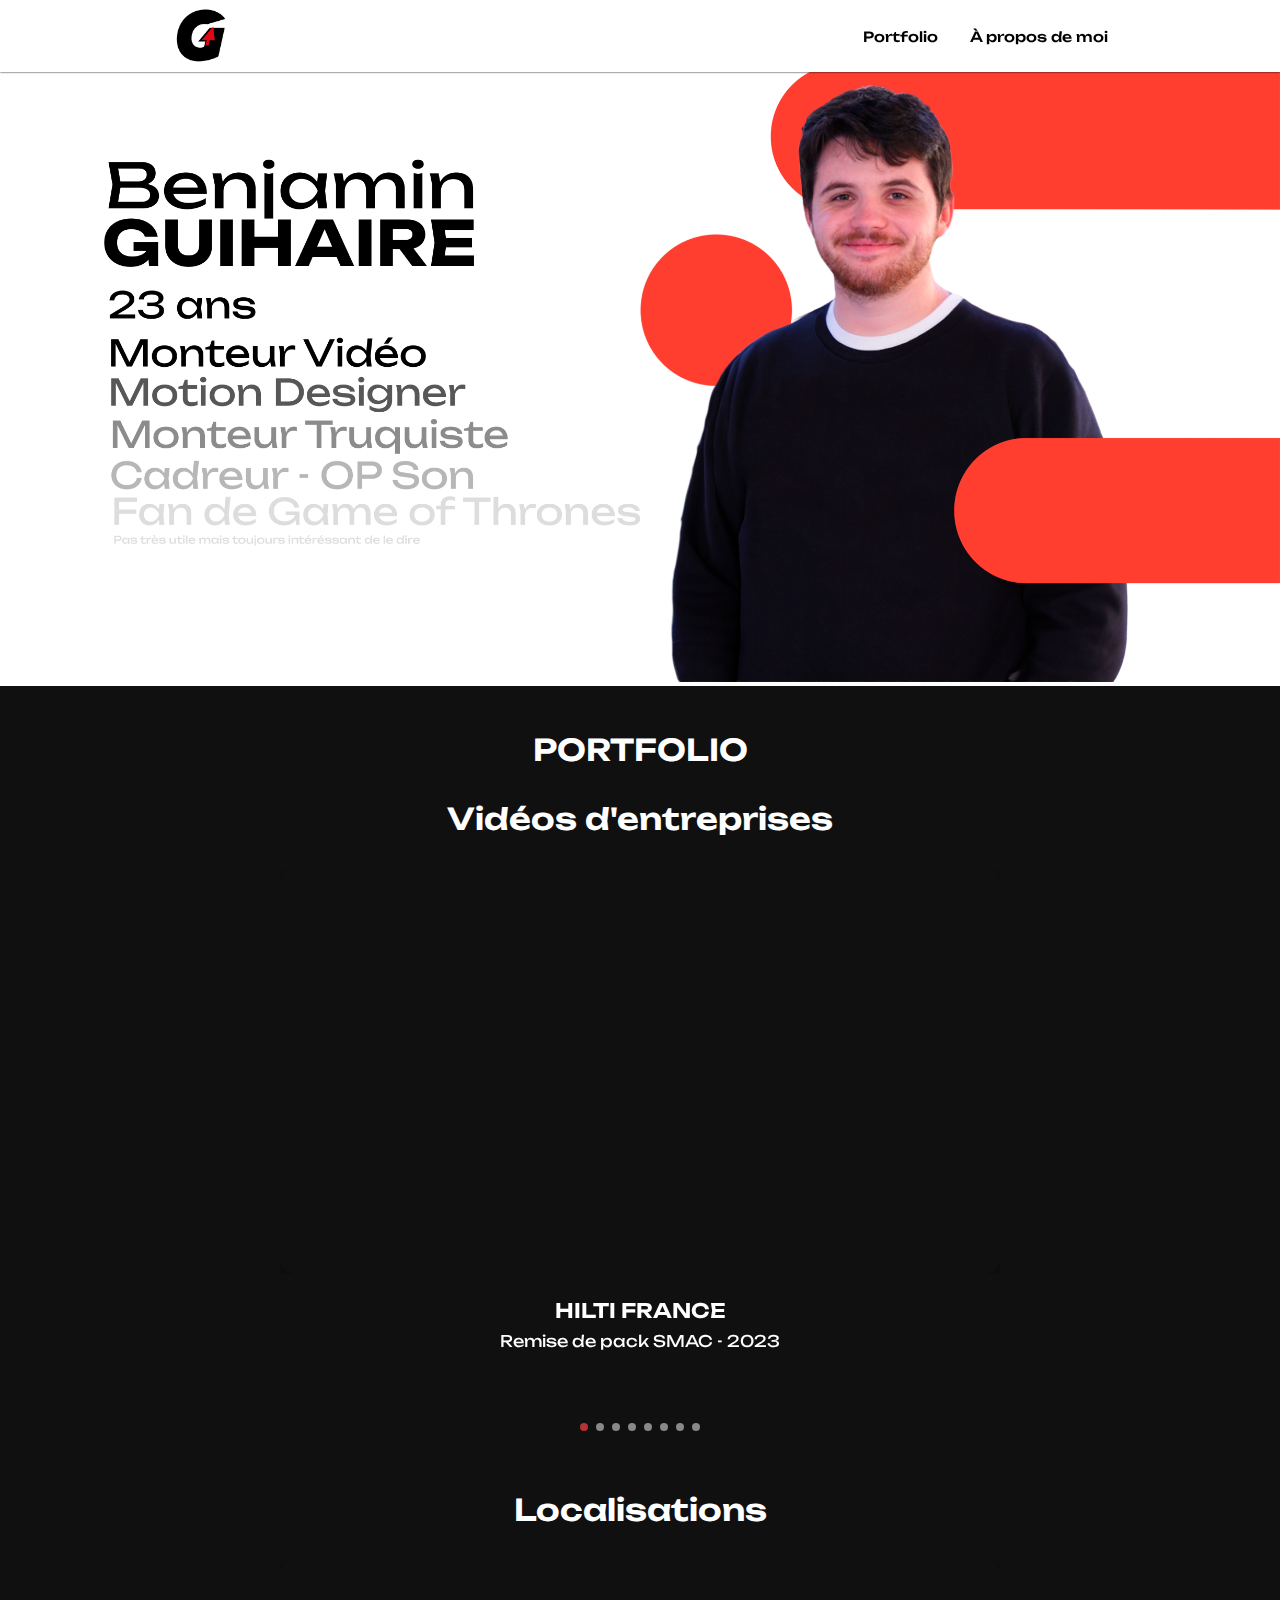
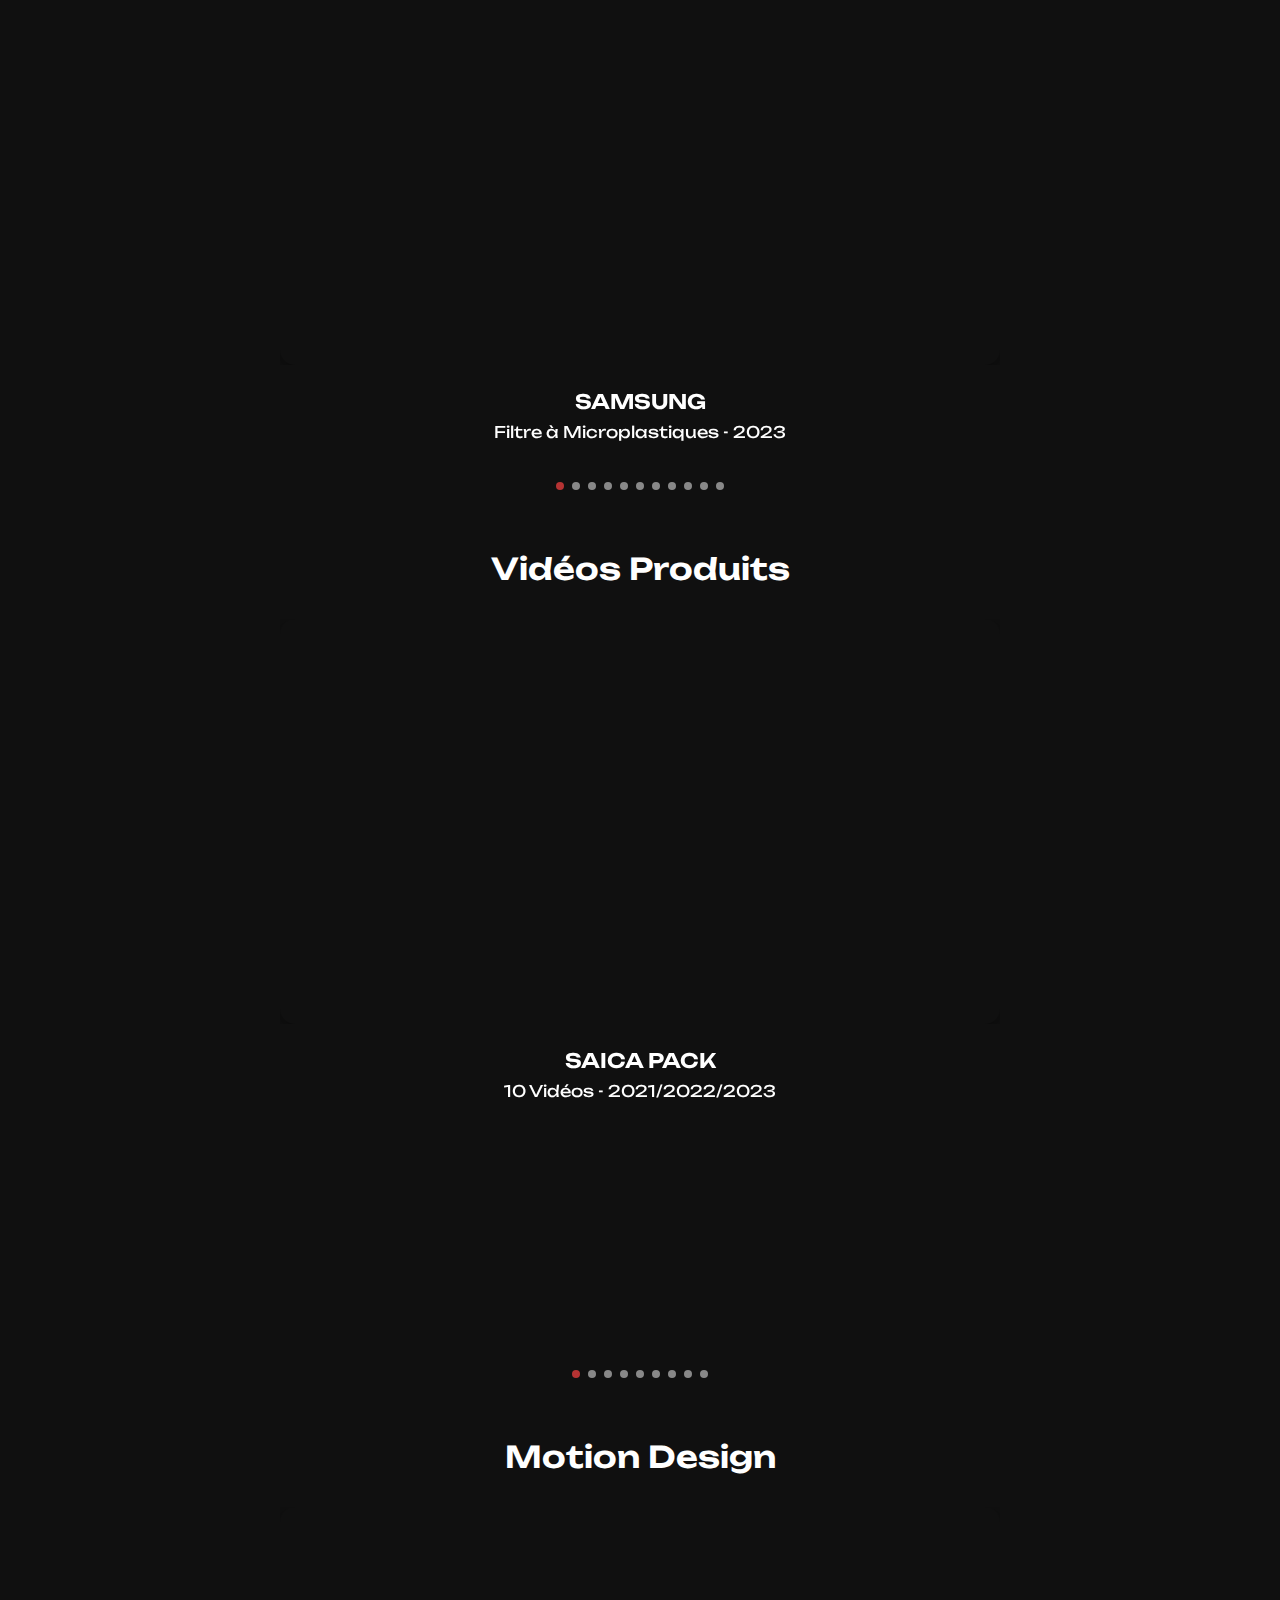
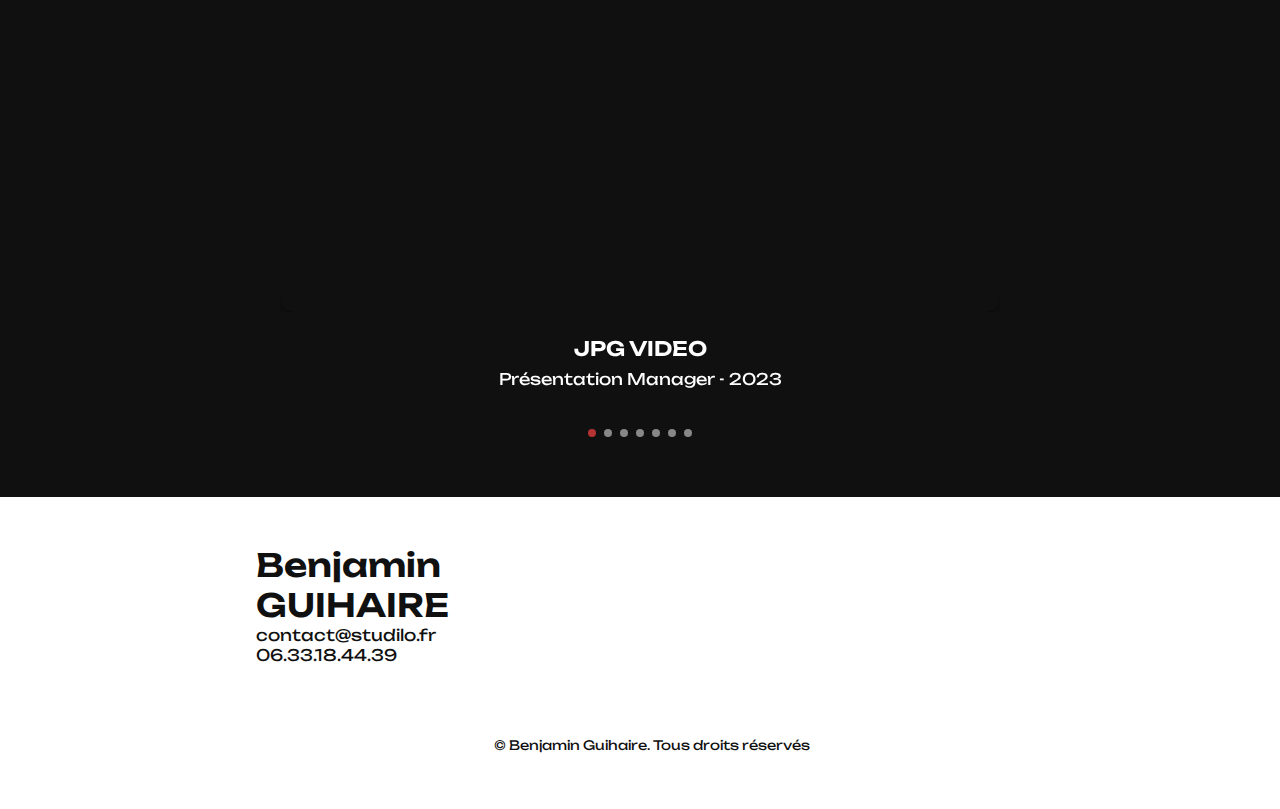
==== commit 01f9c92b: "Update index.html" ====
--- a/index.html
+++ b/index.html
@@ -319,9 +319,8 @@
                                 <p class="portfolio__description">Processeur QLED 4K - 2021</p>
                             </div> 
                         </div>
-                    </div>
-                    
-                    <!--=============== PORTFOLIO 11=============-->
+                        
+                     <!--=============== PORTFOLIO 11=============-->
                         <div class="portfolio__content grid swiper-slide">
                             <div class="resp-container">
                             <iframe width="400" height="225" class="resp-iframe" src="https://www.youtube.com/embed/wEiOlCGabIw?si=5c0l66UPQfjXxZ6U" title="YouTube video player" frameborder="0" allow="accelerometer; autoplay; clipboard-write; encrypted-media; gyroscope; picture-in-picture; web-share" referrerpolicy="strict-origin-when-cross-origin" allowfullscreen></iframe>
@@ -332,7 +331,10 @@
                                 <p class="portfolio__description">Vidéo Hydrogène - 2021</p>
                             </div> 
                         </div>
-                    </div>
+                    </div>    
+                    
+                    
+                   
                 
                      <!-- Add Arrows -->
                     <div class="swiper-button-next">
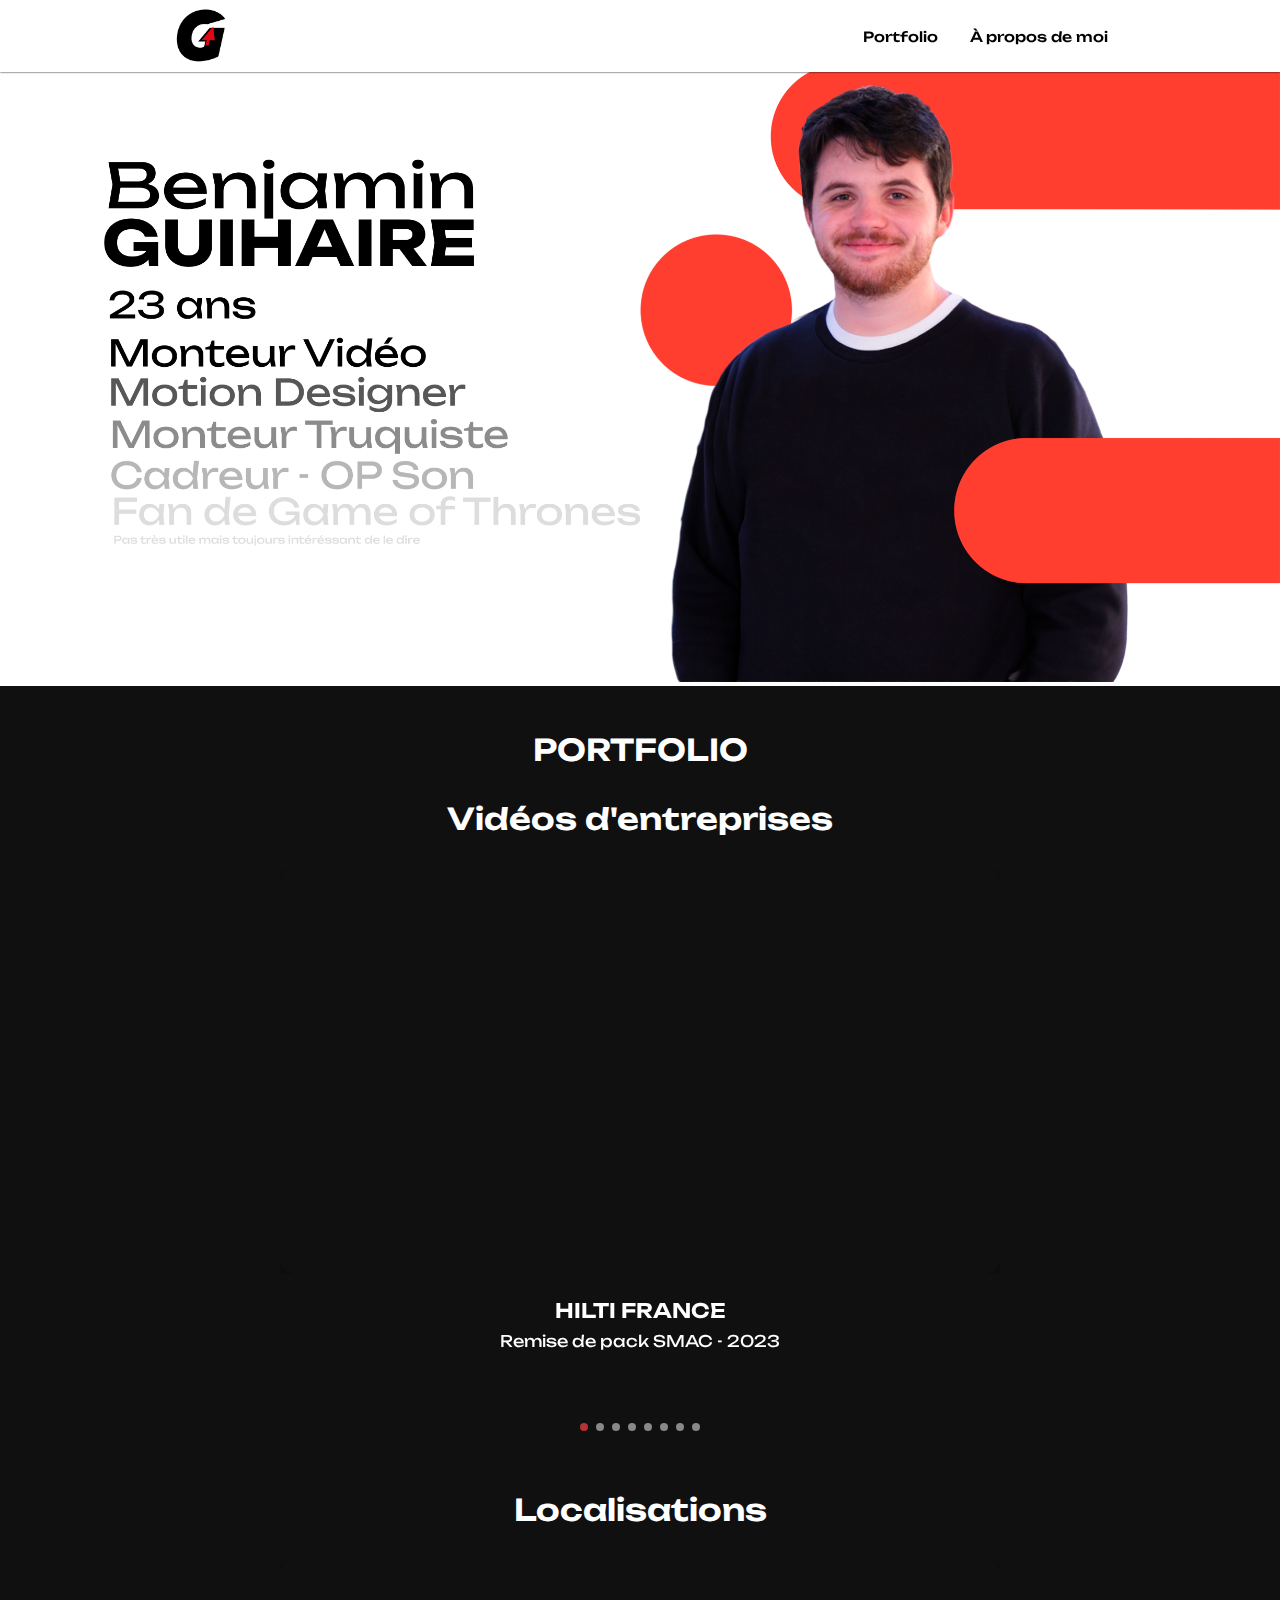
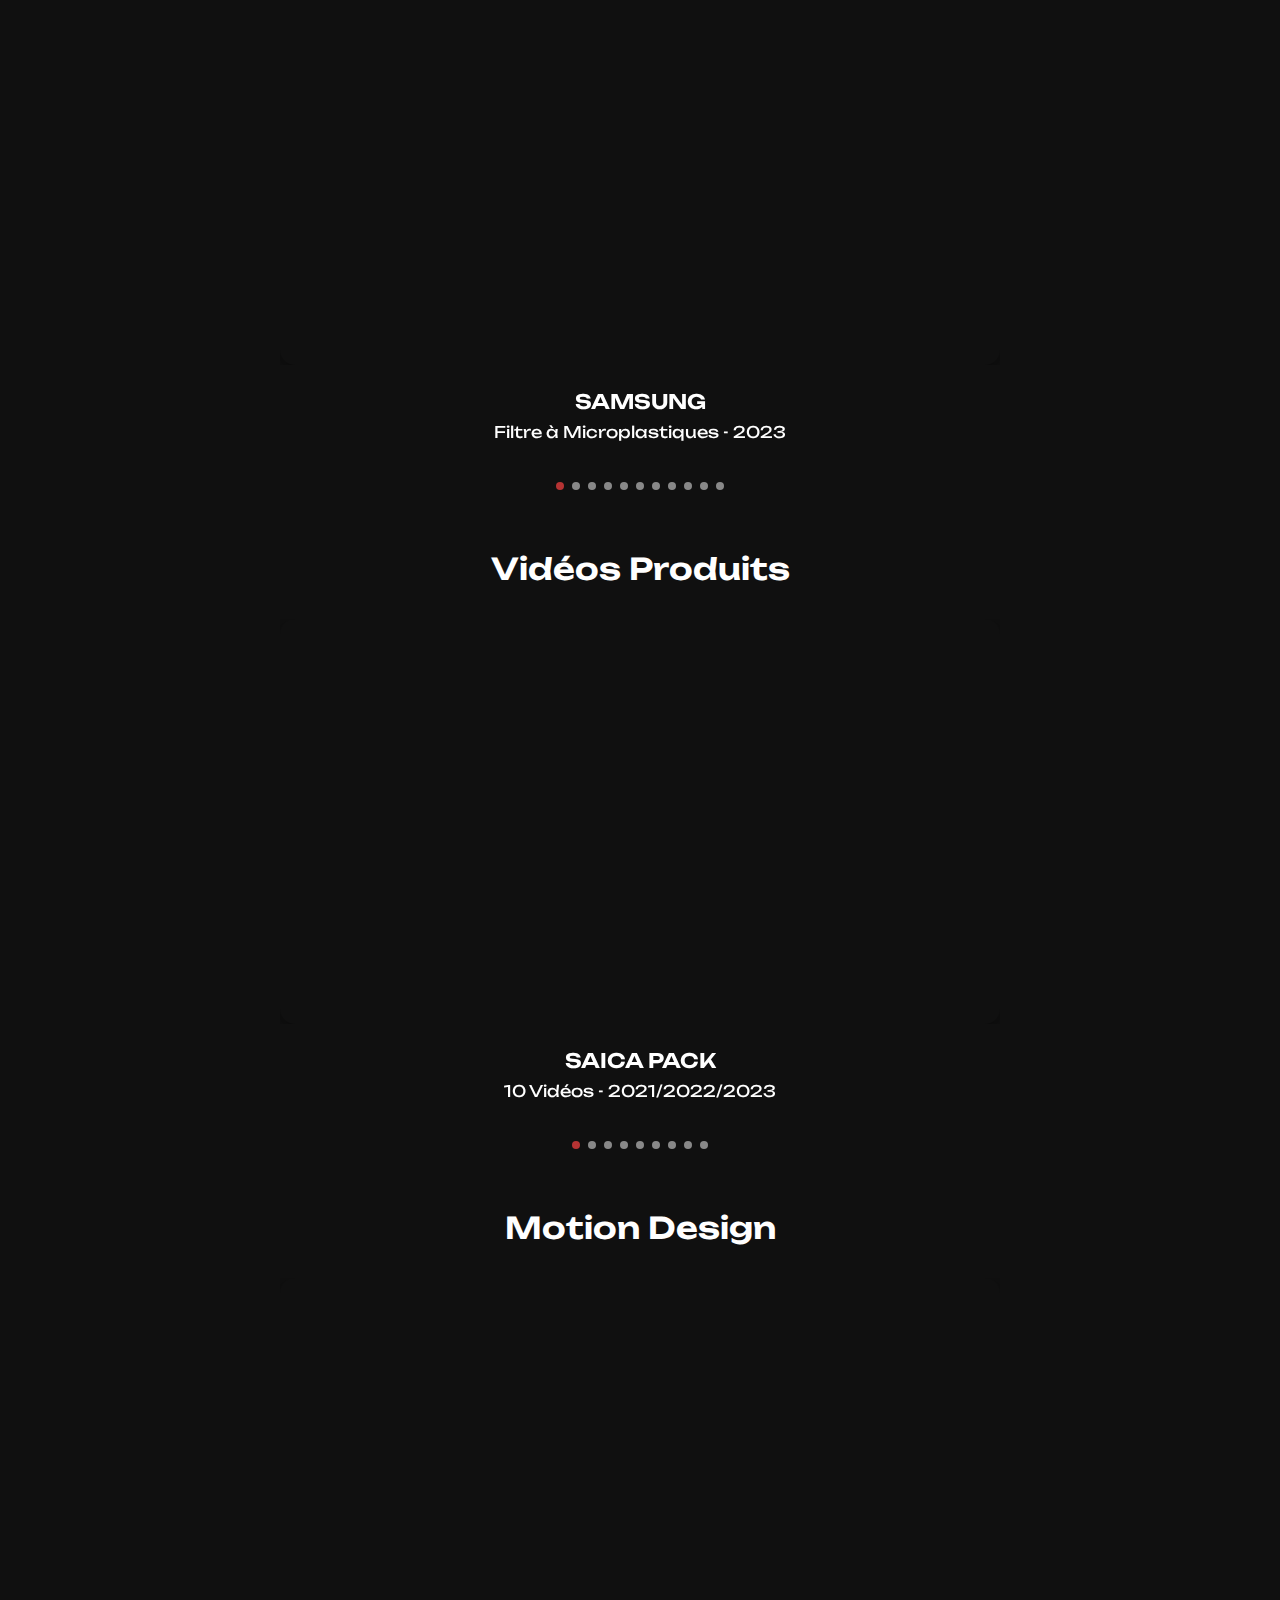
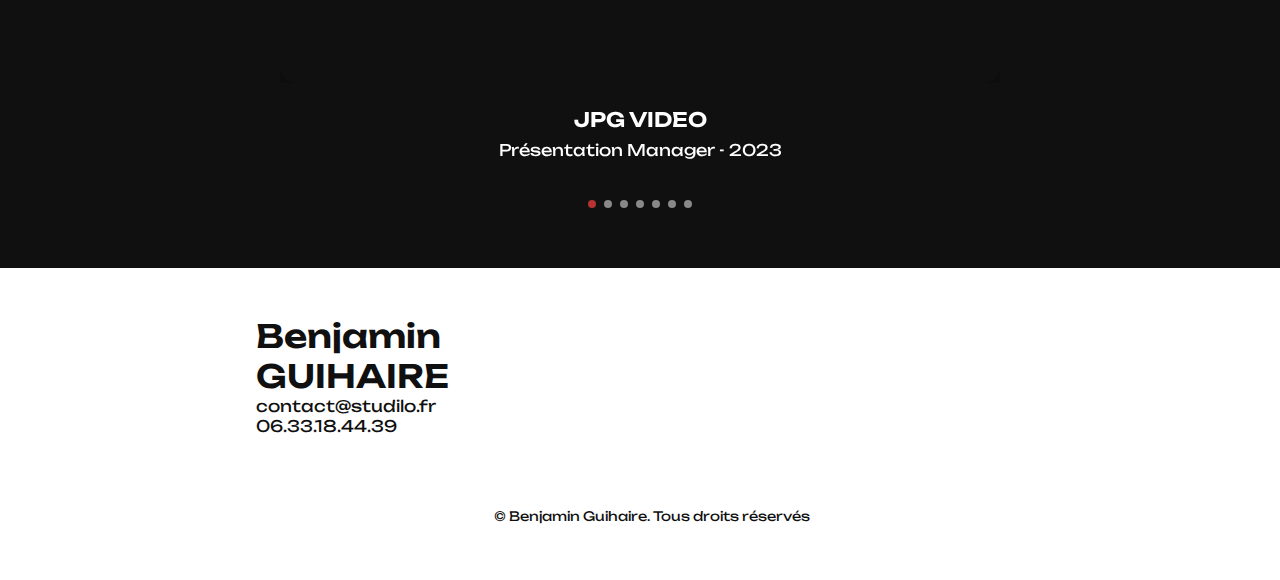
==== commit 49cc7efd: "Update index.html" ====
--- a/index.html
+++ b/index.html
@@ -418,7 +418,7 @@
                         <!--============ PORTFOLIO 6 =============-->
                         <div class="portfolio__content grid swiper-slide">
                             <div class="resp-container">
-                                <iframe width="400" height="225" src="https://www.youtube.com/embed/AG6InhR56Cw?si=XvjaSLjetbMB8fwg" title="YouTube video player" frameborder="0" allow="accelerometer; autoplay; clipboard-write; encrypted-media; gyroscope; picture-in-picture; web-share" referrerpolicy="strict-origin-when-cross-origin" allowfullscreen></iframe>
+                                <iframe width="400" height="225" class="resp-iframe" src="https://www.youtube.com/embed/AG6InhR56Cw?si=XvjaSLjetbMB8fwg" title="YouTube video player" frameborder="0" allow="accelerometer; autoplay; clipboard-write; encrypted-media; gyroscope; picture-in-picture; web-share" referrerpolicy="strict-origin-when-cross-origin" allowfullscreen></iframe>
                             </div>
                             
                             <div class="portfolio__data">
